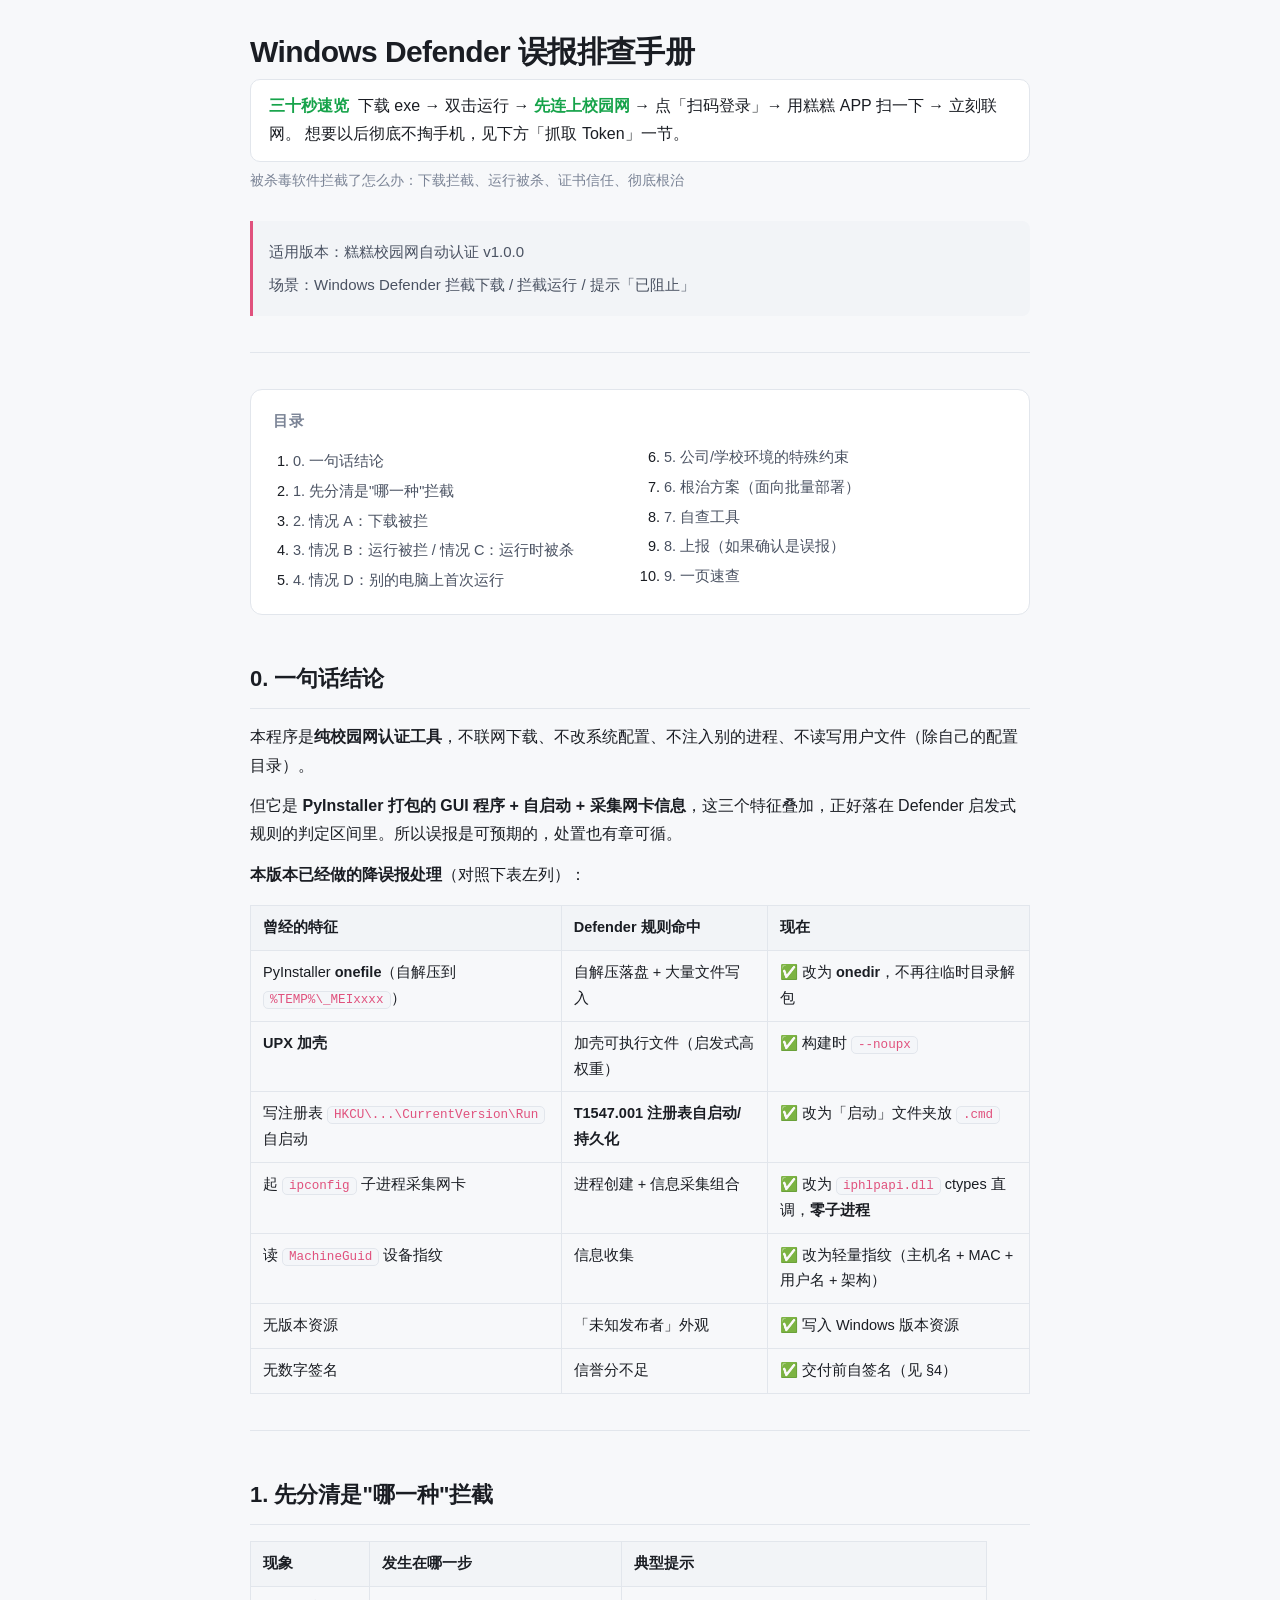
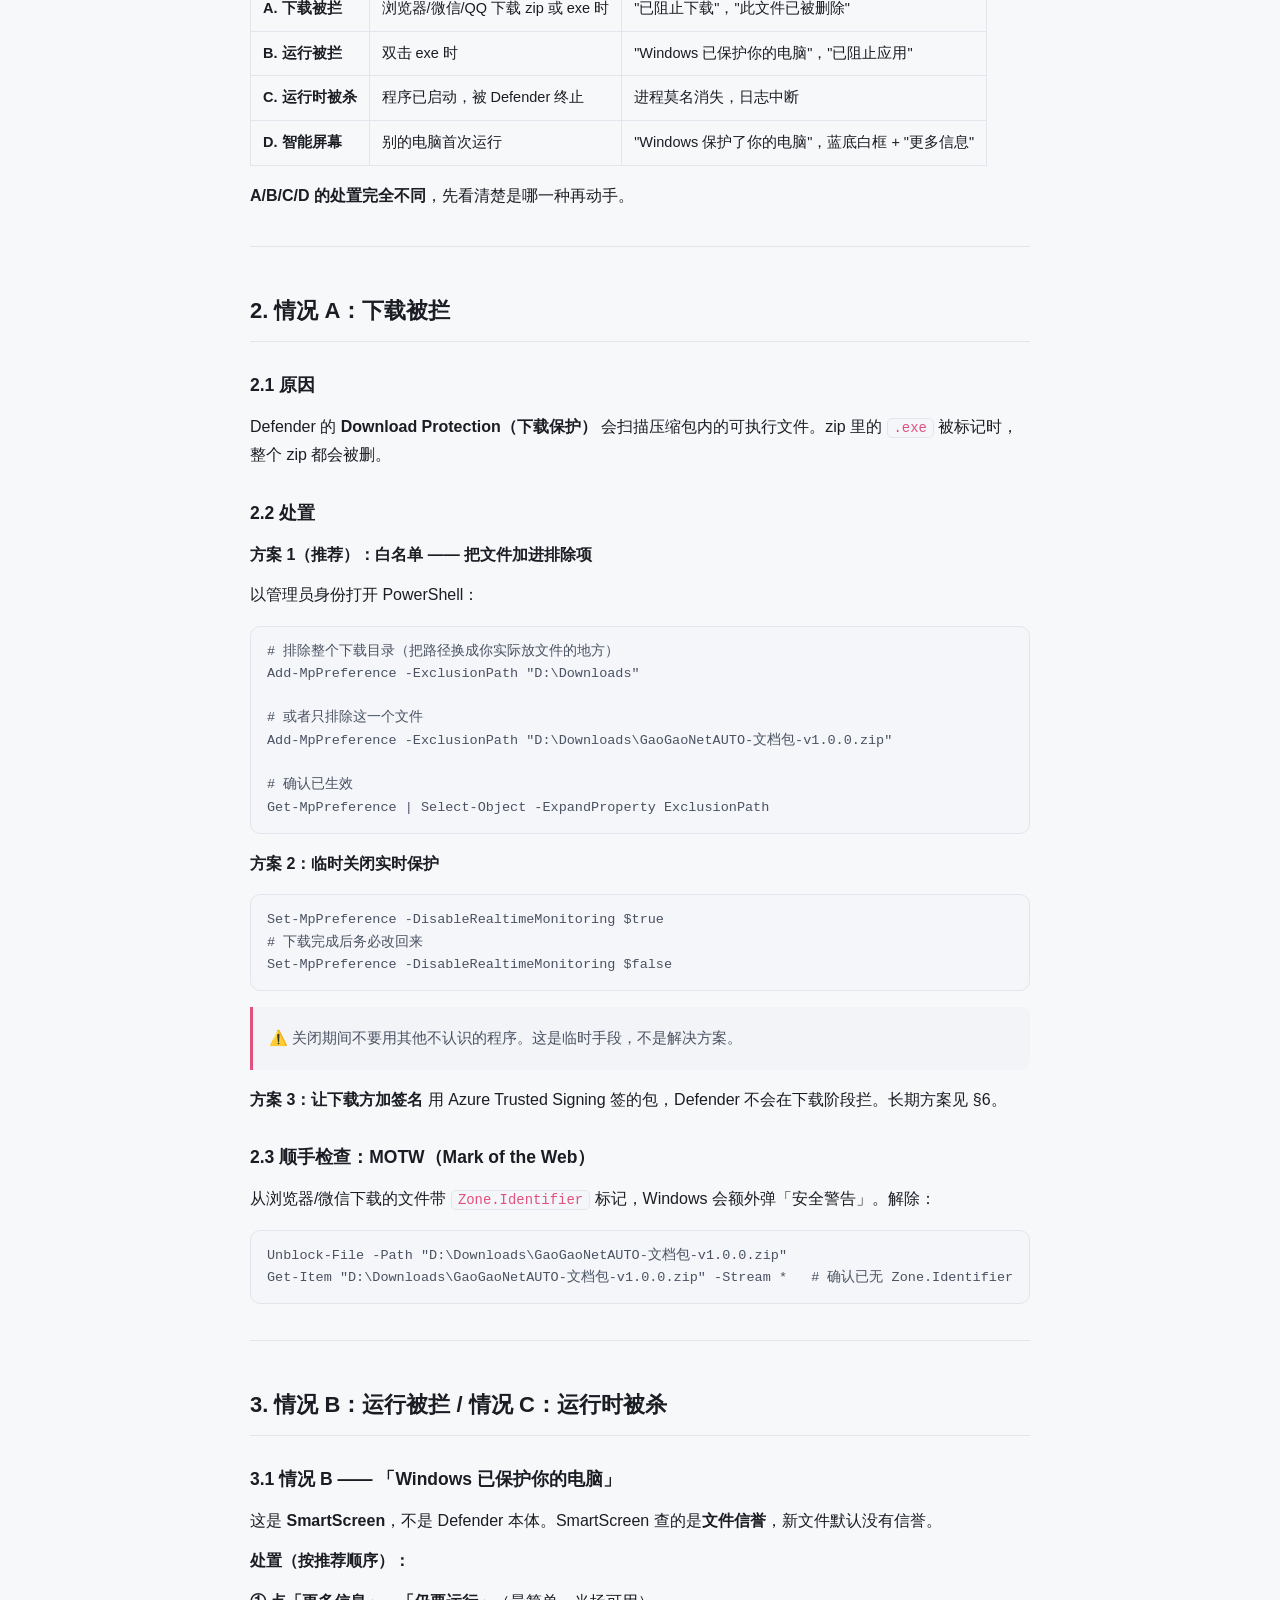
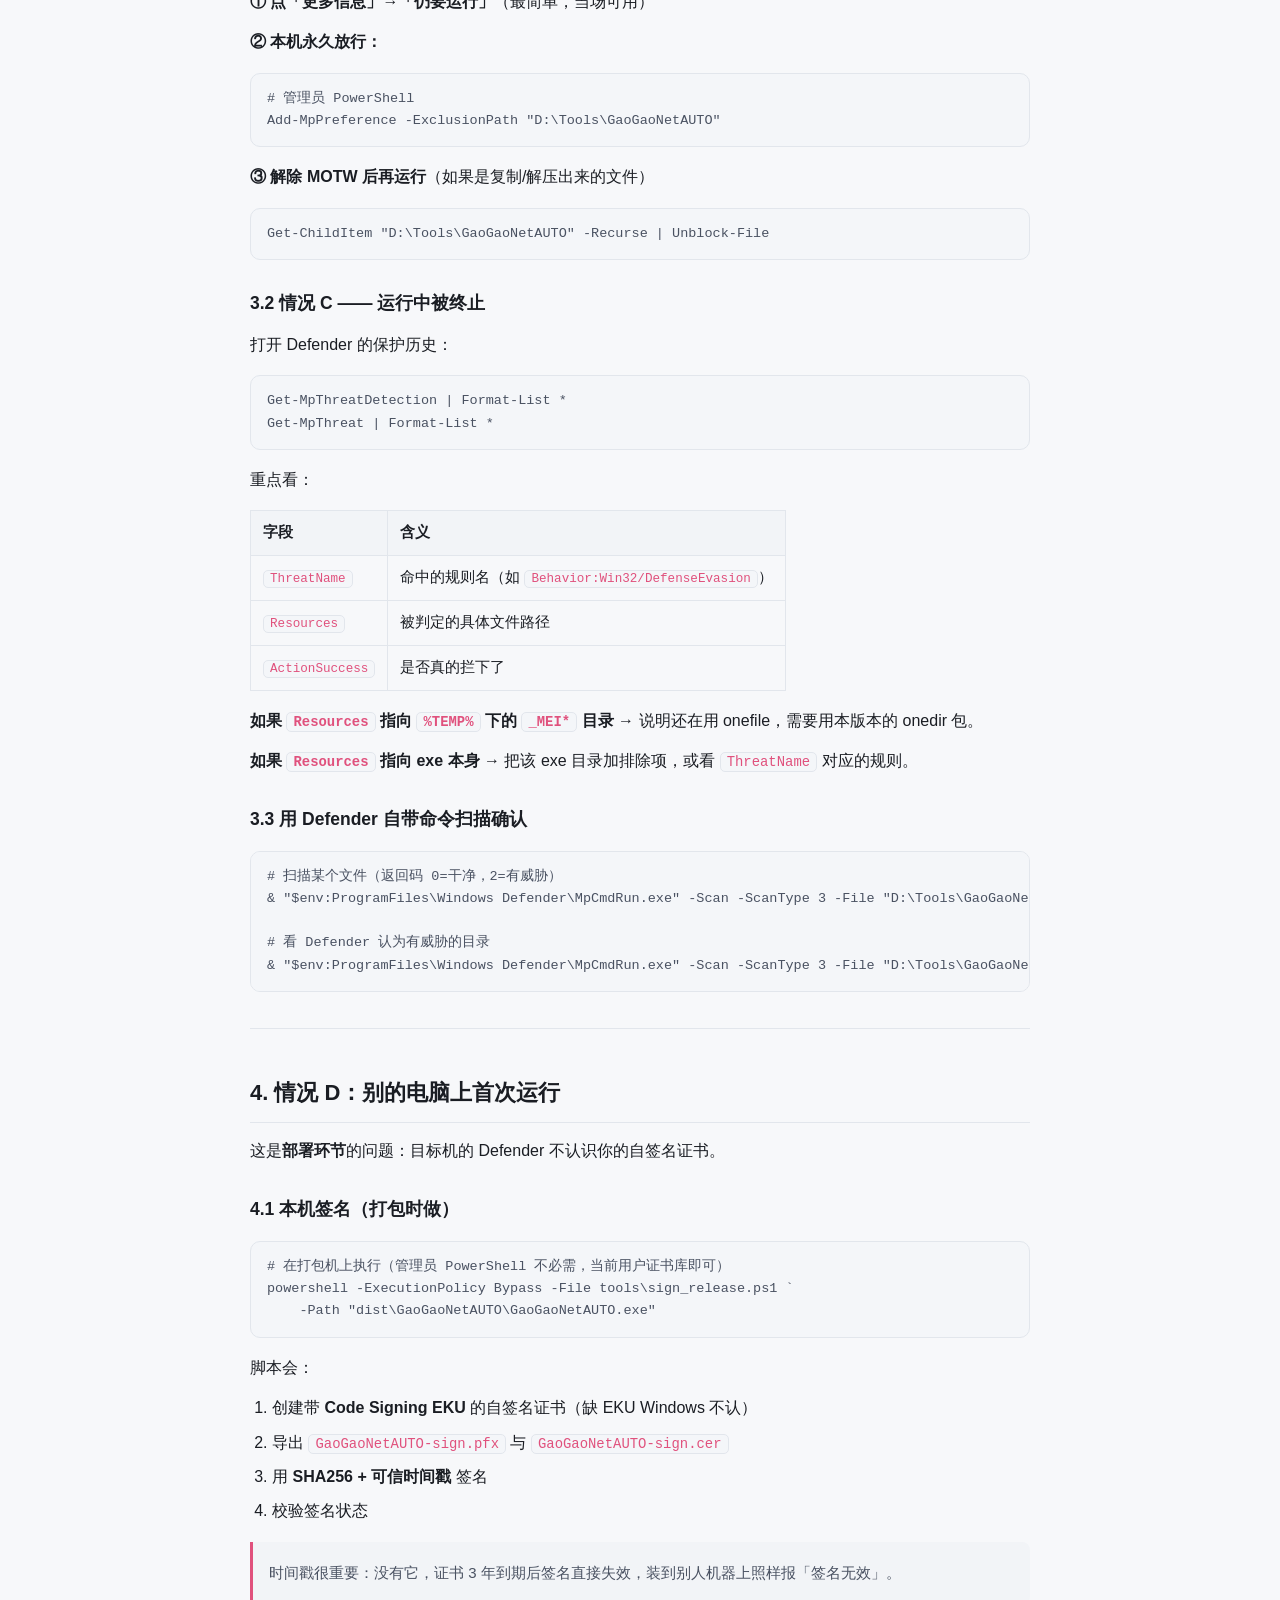
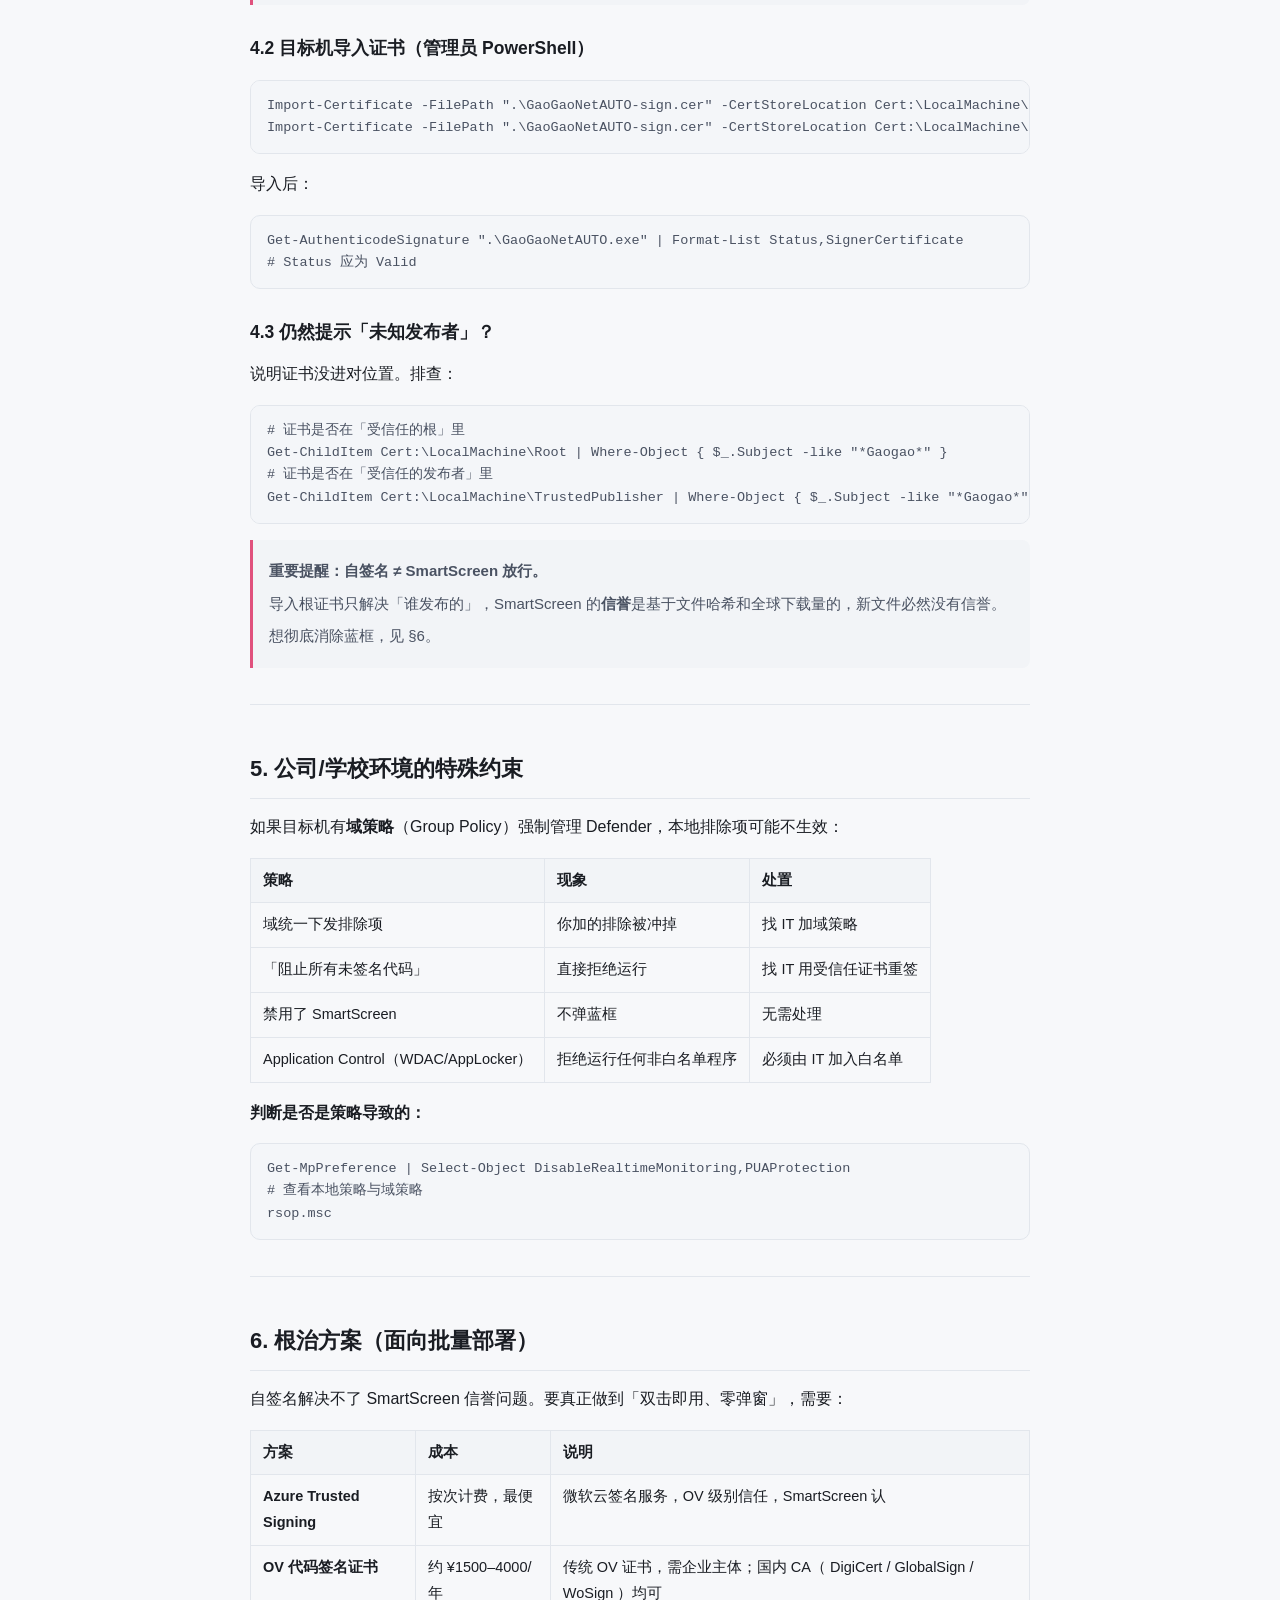
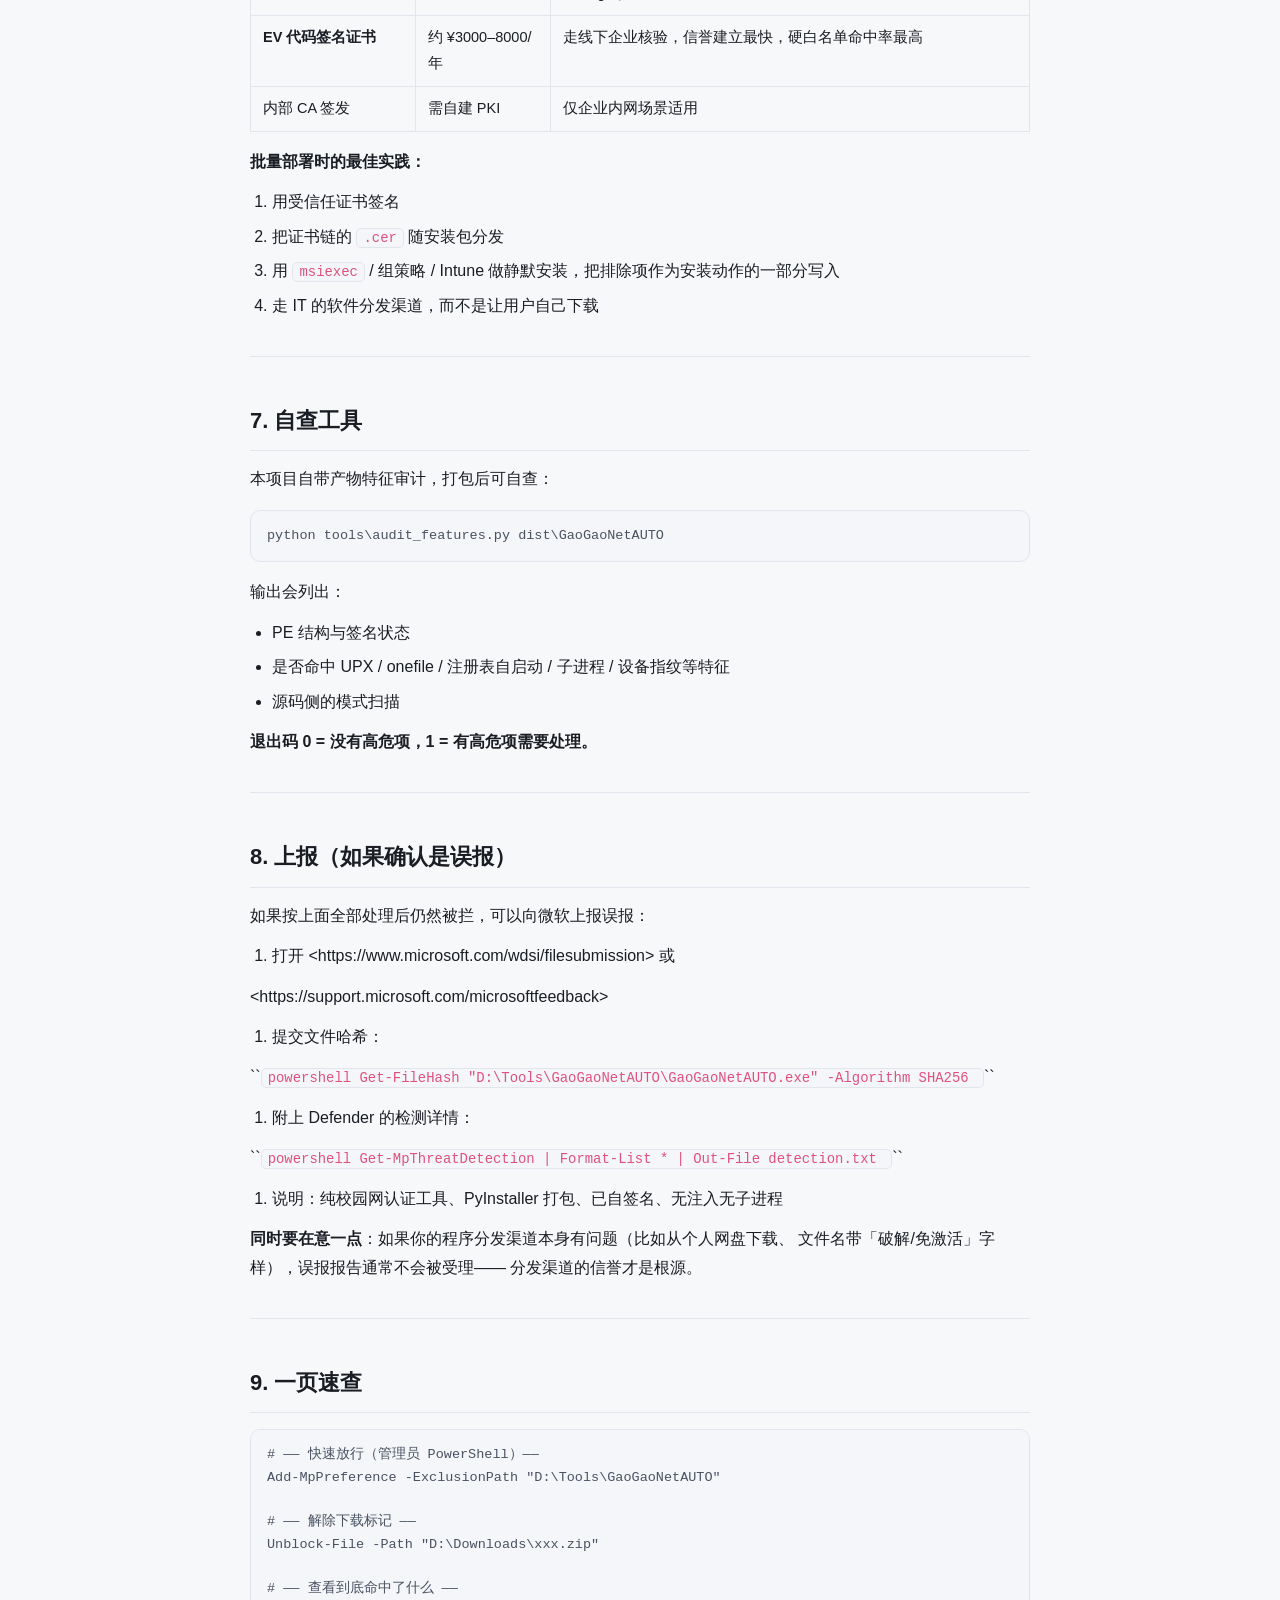
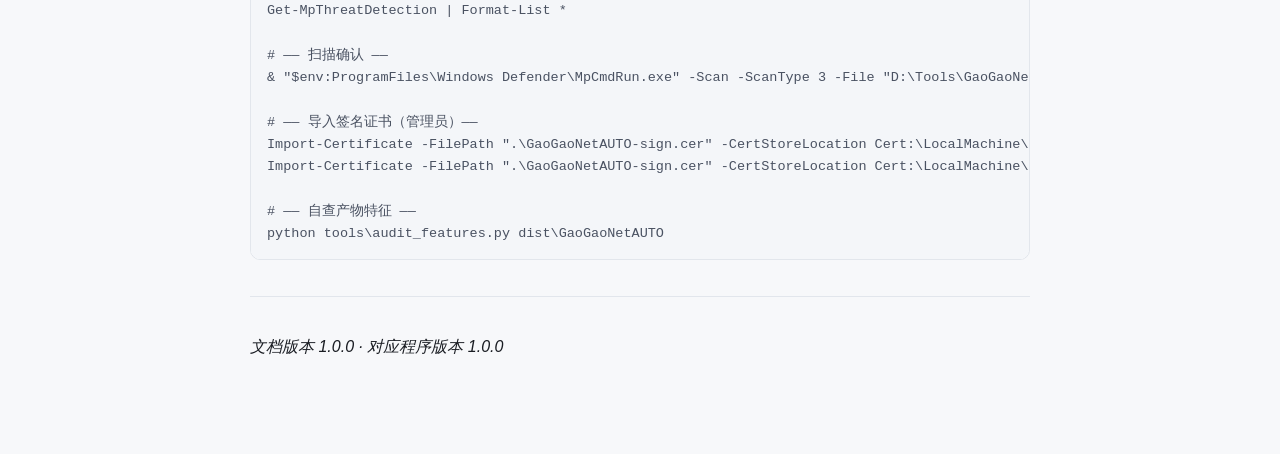
==== docs/Defender-误报排查.html @ 4c1584a8 "feat: exe 打包链路加固 + Defender 误报治理 + 文档交付 打包改造: - build_exe.py 重写: 默认 onedir、--onefile 开关、--noupx、   -" ====
<!DOCTYPE html>
<html lang="zh-CN">
<head>
<meta charset="UTF-8">
<meta name="viewport" content="width=device-width, initial-scale=1">
<title>糕糕校园网自动认证 · Defender 误报排查</title>
<style>
:root{
  --bg:#0f1115; --card:#171a21; --card2:#1e222b; --border:#272c37;
  --text:#e6e9ef; --text2:#a8b0c0; --text3:#7b8496;
  --accent:#fb7299; --accent2:#4ade80; --code:#0b0d11;
}
@media (prefers-color-scheme: light){
  :root{
    --bg:#f7f8fa; --card:#ffffff; --card2:#f2f4f7; --border:#e2e6ec;
    --text:#1a1d23; --text2:#4a5262; --text3:#7b8496;
    --accent:#e0517d; --accent2:#16a34a; --code:#f4f6f9;
  }
}
*{box-sizing:border-box}
html{-webkit-text-size-adjust:100%}
body{
  margin:0; background:var(--bg); color:var(--text);
  font-family:-apple-system,BlinkMacSystemFont,"Segoe UI","Microsoft YaHei UI",
    "PingFang SC","Hiragino Sans GB",sans-serif;
  font-size:16px; line-height:1.78;
}
.wrap{max-width:820px;margin:0 auto;padding:32px 20px 80px}
h1{
  font-size:30px;line-height:1.3;margin:0 0 8px;font-weight:700;
  letter-spacing:-.02em;
}
.sub{color:var(--text3);font-size:14px;margin:0 0 28px}
h2{
  font-size:22px;margin:44px 0 14px;font-weight:650;
  padding-bottom:10px;border-bottom:1px solid var(--border);
  scroll-margin-top:16px;
}
h3{font-size:17.5px;margin:28px 0 10px;font-weight:600;color:var(--text)}
p{margin:12px 0}
a{color:var(--accent);text-decoration:none}
a:hover{text-decoration:underline}
hr{border:0;border-top:1px solid var(--border);margin:36px 0}
blockquote{
  margin:16px 0;padding:12px 16px;background:var(--card2);
  border-left:3px solid var(--accent);border-radius:0 8px 8px 0;
  color:var(--text2);font-size:15px;
}
blockquote p{margin:6px 0}
ul,ol{padding-left:22px;margin:12px 0}
li{margin:6px 0}
code{
  background:var(--code);border:1px solid var(--border);border-radius:5px;
  padding:1px 6px;font-size:.87em;
  font-family:"Cascadia Mono",Consolas,"SF Mono",Menlo,monospace;
  color:var(--accent);
}
pre{
  background:var(--code);border:1px solid var(--border);border-radius:10px;
  padding:14px 16px;overflow-x:auto;margin:16px 0;
}
pre code{
  background:none;border:0;padding:0;color:var(--text2);font-size:13.5px;
  line-height:1.65;display:block;
}
table{
  width:100%;border-collapse:collapse;margin:16px 0;font-size:14.5px;
  display:block;overflow-x:auto;
}
th,td{
  border:1px solid var(--border);padding:9px 12px;text-align:left;
  vertical-align:top;
}
th{background:var(--card2);font-weight:600;white-space:nowrap}
tr:nth-child(even) td{background:rgba(255,255,255,.015)}
.toc{
  background:var(--card);border:1px solid var(--border);border-radius:12px;
  padding:18px 22px;margin:28px 0;
}
.toc h2{margin:0 0 10px;font-size:15px;border:0;padding:0;color:var(--text3);
  text-transform:uppercase;letter-spacing:.08em;font-weight:600}
.toc ol{margin:0;padding-left:20px;columns:2;column-gap:28px}
.toc li{margin:4px 0;font-size:14.5px;break-inside:avoid}
.toc a{color:var(--text2)}
.toc a:hover{color:var(--accent)}
.anchor{
  margin:0 0 6px;padding:12px 18px;background:var(--card);
  border:1px solid var(--border);border-radius:10px;
}
.anchor b{color:var(--accent2)}
@media (max-width:600px){
  .wrap{padding:22px 16px 60px}
  h1{font-size:24px} h2{font-size:19px} h3{font-size:16.5px}
  .toc ol{columns:1}
  body{font-size:15.5px}
}
</style>
</head>
<body>
<div class="wrap">
<h1>Windows Defender 误报排查手册</h1>
<p class="sub">被杀毒软件拦截了怎么办：下载拦截、运行被杀、证书信任、彻底根治</p>
<blockquote><p>适用版本：糕糕校园网自动认证 v1.0.0</p><p>场景：Windows  Defender 拦截下载 / 拦截运行 / 提示「已阻止」</p></blockquote>
<hr>
<div class="toc"><h2>目录</h2><ol><li><a href="#0-一句话结论">0. 一句话结论</a></li><li><a href="#1-先分清是-哪一种-拦截">1. 先分清是"哪一种"拦截</a></li><li><a href="#2-情况-a-下载被拦">2. 情况 A：下载被拦</a></li><li><a href="#3-情况-b-运行被拦-情况-c-运行时被杀">3. 情况 B：运行被拦 / 情况 C：运行时被杀</a></li><li><a href="#4-情况-d-别的电脑上首次运行">4. 情况 D：别的电脑上首次运行</a></li><li><a href="#5-公司-学校环境的特殊约束">5. 公司/学校环境的特殊约束</a></li><li><a href="#6-根治方案-面向批量部署">6. 根治方案（面向批量部署）</a></li><li><a href="#7-自查工具">7. 自查工具</a></li><li><a href="#8-上报-如果确认是误报">8. 上报（如果确认是误报）</a></li><li><a href="#9-一页速查">9. 一页速查</a></li></ol></div><h2 id="0-一句话结论">0. 一句话结论</h2>
<p>本程序是<strong>纯校园网认证工具</strong>，不联网下载、不改系统配置、不注入别的进程、不读写用户文件（除自己的配置目录）。</p>
<p>但它是 <strong>PyInstaller 打包的 GUI 程序 + 自启动 + 采集网卡信息</strong>，这三个特征叠加，正好落在 Defender 启发式规则的判定区间里。所以误报是可预期的，处置也有章可循。</p>
<p><strong>本版本已经做的降误报处理</strong>（对照下表左列）：</p>
<table><thead><tr>
<th>曾经的特征</th>
<th>Defender 规则命中</th>
<th>现在</th>
</tr></thead><tbody>
<tr>
<td>PyInstaller <strong>onefile</strong>（自解压到 <code>%TEMP%\_MEIxxxx</code>）</td>
<td>自解压落盘 + 大量文件写入</td>
<td>✅ 改为 <strong>onedir</strong>，不再往临时目录解包</td>
</tr>
<tr>
<td><strong>UPX 加壳</strong></td>
<td>加壳可执行文件（启发式高权重）</td>
<td>✅ 构建时 <code>--noupx</code></td>
</tr>
<tr>
<td>写注册表 <code>HKCU\...\CurrentVersion\Run</code> 自启动</td>
<td><strong>T1547.001 注册表自启动/持久化</strong></td>
<td>✅ 改为「启动」文件夹放 <code>.cmd</code></td>
</tr>
<tr>
<td>起 <code>ipconfig</code> 子进程采集网卡</td>
<td>进程创建 + 信息采集组合</td>
<td>✅ 改为 <code>iphlpapi.dll</code> ctypes 直调，<strong>零子进程</strong></td>
</tr>
<tr>
<td>读 <code>MachineGuid</code> 设备指纹</td>
<td>信息收集</td>
<td>✅ 改为轻量指纹（主机名 + MAC + 用户名 + 架构）</td>
</tr>
<tr>
<td>无版本资源</td>
<td>「未知发布者」外观</td>
<td>✅ 写入 Windows 版本资源</td>
</tr>
<tr>
<td>无数字签名</td>
<td>信誉分不足</td>
<td>✅ 交付前自签名（见 §4）</td>
</tr>
</tbody></table>
<hr>
<h2 id="1-先分清是-哪一种-拦截">1. 先分清是&quot;哪一种&quot;拦截</h2>
<table><thead><tr>
<th>现象</th>
<th>发生在哪一步</th>
<th>典型提示</th>
</tr></thead><tbody>
<tr>
<td><strong>A. 下载被拦</strong></td>
<td>浏览器/微信/QQ 下载 zip 或 exe 时</td>
<td>&quot;已阻止下载&quot;，&quot;此文件已被删除&quot;</td>
</tr>
<tr>
<td><strong>B. 运行被拦</strong></td>
<td>双击 exe 时</td>
<td>&quot;Windows 已保护你的电脑&quot;，&quot;已阻止应用&quot;</td>
</tr>
<tr>
<td><strong>C. 运行时被杀</strong></td>
<td>程序已启动，被 Defender 终止</td>
<td>进程莫名消失，日志中断</td>
</tr>
<tr>
<td><strong>D. 智能屏幕</strong></td>
<td>别的电脑首次运行</td>
<td>&quot;Windows 保护了你的电脑&quot;，蓝底白框 + &quot;更多信息&quot;</td>
</tr>
</tbody></table>
<p><strong>A/B/C/D 的处置完全不同</strong>，先看清楚是哪一种再动手。</p>
<hr>
<h2 id="2-情况-a-下载被拦">2. 情况 A：下载被拦</h2>
<h3>2.1 原因</h3>
<p>Defender 的 <strong>Download Protection（下载保护）</strong> 会扫描压缩包内的可执行文件。zip 里的 <code>.exe</code> 被标记时，整个 zip 都会被删。</p>
<h3>2.2 处置</h3>
<p><strong>方案 1（推荐）：白名单 —— 把文件加进排除项</strong></p>
<p>以管理员身份打开 PowerShell：</p>
<pre><code># 排除整个下载目录（把路径换成你实际放文件的地方）
Add-MpPreference -ExclusionPath &quot;D:\Downloads&quot;

# 或者只排除这一个文件
Add-MpPreference -ExclusionPath &quot;D:\Downloads\GaoGaoNetAUTO-文档包-v1.0.0.zip&quot;

# 确认已生效
Get-MpPreference | Select-Object -ExpandProperty ExclusionPath</code></pre>
<p><strong>方案 2：临时关闭实时保护</strong></p>
<pre><code>Set-MpPreference -DisableRealtimeMonitoring $true
# 下载完成后务必改回来
Set-MpPreference -DisableRealtimeMonitoring $false</code></pre>
<blockquote><p>⚠️ 关闭期间不要用其他不认识的程序。这是临时手段，不是解决方案。</p></blockquote>
<p><strong>方案 3：让下载方加签名</strong> 用 Azure Trusted Signing 签的包，Defender 不会在下载阶段拦。长期方案见 §6。</p>
<h3>2.3 顺手检查：MOTW（Mark of the Web）</h3>
<p>从浏览器/微信下载的文件带 <code>Zone.Identifier</code> 标记，Windows 会额外弹「安全警告」。解除：</p>
<pre><code>Unblock-File -Path &quot;D:\Downloads\GaoGaoNetAUTO-文档包-v1.0.0.zip&quot;
Get-Item &quot;D:\Downloads\GaoGaoNetAUTO-文档包-v1.0.0.zip&quot; -Stream *   # 确认已无 Zone.Identifier</code></pre>
<hr>
<h2 id="3-情况-b-运行被拦-情况-c-运行时被杀">3. 情况 B：运行被拦 / 情况 C：运行时被杀</h2>
<h3>3.1 情况 B —— 「Windows 已保护你的电脑」</h3>
<p>这是 <strong>SmartScreen</strong>，不是 Defender 本体。SmartScreen 查的是<strong>文件信誉</strong>，新文件默认没有信誉。</p>
<p><strong>处置（按推荐顺序）：</strong></p>
<p><strong>① 点「更多信息」→「仍要运行」</strong>（最简单，当场可用）</p>
<p><strong>② 本机永久放行：</strong></p>
<pre><code># 管理员 PowerShell
Add-MpPreference -ExclusionPath &quot;D:\Tools\GaoGaoNetAUTO&quot;</code></pre>
<p><strong>③ 解除 MOTW 后再运行</strong>（如果是复制/解压出来的文件）</p>
<pre><code>Get-ChildItem &quot;D:\Tools\GaoGaoNetAUTO&quot; -Recurse | Unblock-File</code></pre>
<h3>3.2 情况 C —— 运行中被终止</h3>
<p>打开 Defender 的保护历史：</p>
<pre><code>Get-MpThreatDetection | Format-List *
Get-MpThreat | Format-List *</code></pre>
<p>重点看：</p>
<table><thead><tr>
<th>字段</th>
<th>含义</th>
</tr></thead><tbody>
<tr>
<td><code>ThreatName</code></td>
<td>命中的规则名（如 <code>Behavior:Win32/DefenseEvasion</code>）</td>
</tr>
<tr>
<td><code>Resources</code></td>
<td>被判定的具体文件路径</td>
</tr>
<tr>
<td><code>ActionSuccess</code></td>
<td>是否真的拦下了</td>
</tr>
</tbody></table>
<p><strong>如果 <code>Resources</code> 指向 <code>%TEMP%</code> 下的 <code>_MEI*</code> 目录</strong> → 说明还在用 onefile，需要用本版本的 onedir 包。</p>
<p><strong>如果 <code>Resources</code> 指向 exe 本身</strong> → 把该 exe 目录加排除项，或看 <code>ThreatName</code> 对应的规则。</p>
<h3>3.3 用 Defender 自带命令扫描确认</h3>
<pre><code># 扫描某个文件（返回码 0=干净，2=有威胁）
&amp; &quot;$env:ProgramFiles\Windows Defender\MpCmdRun.exe&quot; -Scan -ScanType 3 -File &quot;D:\Tools\GaoGaoNetAUTO\GaoGaoNetAUTO.exe&quot;

# 看 Defender 认为有威胁的目录
&amp; &quot;$env:ProgramFiles\Windows Defender\MpCmdRun.exe&quot; -Scan -ScanType 3 -File &quot;D:\Tools\GaoGaoNetAUTO&quot;</code></pre>
<hr>
<h2 id="4-情况-d-别的电脑上首次运行">4. 情况 D：别的电脑上首次运行</h2>
<p>这是<strong>部署环节</strong>的问题：目标机的 Defender 不认识你的自签名证书。</p>
<h3>4.1 本机签名（打包时做）</h3>
<pre><code># 在打包机上执行（管理员 PowerShell 不必需，当前用户证书库即可）
powershell -ExecutionPolicy Bypass -File tools\sign_release.ps1 `
    -Path &quot;dist\GaoGaoNetAUTO\GaoGaoNetAUTO.exe&quot;</code></pre>
<p>脚本会：</p>
<ol><li>创建带 <strong>Code Signing EKU</strong> 的自签名证书（缺 EKU Windows 不认）</li><li>导出 <code>GaoGaoNetAUTO-sign.pfx</code> 与 <code>GaoGaoNetAUTO-sign.cer</code></li><li>用 <strong>SHA256 + 可信时间戳</strong> 签名</li><li>校验签名状态</li></ol>
<blockquote><p>时间戳很重要：没有它，证书 3 年到期后签名直接失效，装到别人机器上照样报「签名无效」。</p></blockquote>
<h3>4.2 目标机导入证书（管理员 PowerShell）</h3>
<pre><code>Import-Certificate -FilePath &quot;.\GaoGaoNetAUTO-sign.cer&quot; -CertStoreLocation Cert:\LocalMachine\Root
Import-Certificate -FilePath &quot;.\GaoGaoNetAUTO-sign.cer&quot; -CertStoreLocation Cert:\LocalMachine\TrustedPublisher</code></pre>
<p>导入后：</p>
<pre><code>Get-AuthenticodeSignature &quot;.\GaoGaoNetAUTO.exe&quot; | Format-List Status,SignerCertificate
# Status 应为 Valid</code></pre>
<h3>4.3 仍然提示「未知发布者」？</h3>
<p>说明证书没进对位置。排查：</p>
<pre><code># 证书是否在「受信任的根」里
Get-ChildItem Cert:\LocalMachine\Root | Where-Object { $_.Subject -like &quot;*Gaogao*&quot; }
# 证书是否在「受信任的发布者」里
Get-ChildItem Cert:\LocalMachine\TrustedPublisher | Where-Object { $_.Subject -like &quot;*Gaogao*&quot; }</code></pre>
<blockquote><p><strong>重要提醒：自签名 ≠ SmartScreen 放行。</strong></p><p>导入根证书只解决「谁发布的」，SmartScreen 的<strong>信誉</strong>是基于文件哈希和全球下载量的，新文件必然没有信誉。</p><p>想彻底消除蓝框，见 §6。</p></blockquote>
<hr>
<h2 id="5-公司-学校环境的特殊约束">5. 公司/学校环境的特殊约束</h2>
<p>如果目标机有<strong>域策略</strong>（Group Policy）强制管理 Defender，本地排除项可能不生效：</p>
<table><thead><tr>
<th>策略</th>
<th>现象</th>
<th>处置</th>
</tr></thead><tbody>
<tr>
<td>域统一下发排除项</td>
<td>你加的排除被冲掉</td>
<td>找 IT 加域策略</td>
</tr>
<tr>
<td>「阻止所有未签名代码」</td>
<td>直接拒绝运行</td>
<td>找 IT 用受信任证书重签</td>
</tr>
<tr>
<td>禁用了 SmartScreen</td>
<td>不弹蓝框</td>
<td>无需处理</td>
</tr>
<tr>
<td>Application Control（WDAC/AppLocker）</td>
<td>拒绝运行任何非白名单程序</td>
<td>必须由 IT 加入白名单</td>
</tr>
</tbody></table>
<p><strong>判断是否是策略导致的：</strong></p>
<pre><code>Get-MpPreference | Select-Object DisableRealtimeMonitoring,PUAProtection
# 查看本地策略与域策略
rsop.msc</code></pre>
<hr>
<h2 id="6-根治方案-面向批量部署">6. 根治方案（面向批量部署）</h2>
<p>自签名解决不了 SmartScreen 信誉问题。要真正做到「双击即用、零弹窗」，需要：</p>
<table><thead><tr>
<th>方案</th>
<th>成本</th>
<th>说明</th>
</tr></thead><tbody>
<tr>
<td><strong>Azure Trusted Signing</strong></td>
<td>按次计费，最便宜</td>
<td>微软云签名服务，OV 级别信任，SmartScreen 认</td>
</tr>
<tr>
<td><strong>OV 代码签名证书</strong></td>
<td>约 ¥1500–4000/年</td>
<td>传统 OV 证书，需企业主体；国内 CA（ DigiCert / GlobalSign / WoSign ）均可</td>
</tr>
<tr>
<td><strong>EV 代码签名证书</strong></td>
<td>约 ¥3000–8000/年</td>
<td>走线下企业核验，信誉建立最快，硬白名单命中率最高</td>
</tr>
<tr>
<td>内部 CA 签发</td>
<td>需自建 PKI</td>
<td>仅企业内网场景适用</td>
</tr>
</tbody></table>
<p><strong>批量部署时的最佳实践：</strong></p>
<ol><li>用受信任证书签名</li><li>把证书链的 <code>.cer</code> 随安装包分发</li><li>用 <code>msiexec</code> / 组策略 / Intune 做静默安装，把排除项作为安装动作的一部分写入</li><li>走 IT 的软件分发渠道，而不是让用户自己下载</li></ol>
<hr>
<h2 id="7-自查工具">7. 自查工具</h2>
<p>本项目自带产物特征审计，打包后可自查：</p>
<pre><code>python tools\audit_features.py dist\GaoGaoNetAUTO</code></pre>
<p>输出会列出：</p>
<ul><li>PE 结构与签名状态</li><li>是否命中 UPX / onefile / 注册表自启动 / 子进程 / 设备指纹等特征</li><li>源码侧的模式扫描</li></ul>
<p><strong>退出码 0 = 没有高危项，1 = 有高危项需要处理。</strong></p>
<hr>
<h2 id="8-上报-如果确认是误报">8. 上报（如果确认是误报）</h2>
<p>如果按上面全部处理后仍然被拦，可以向微软上报误报：</p>
<ol><li>打开 &lt;https://www.microsoft.com/wdsi/filesubmission&gt; 或</li></ol>
<p>&lt;https://support.microsoft.com/microsoftfeedback&gt;</p>
<ol><li>提交文件哈希：</li></ol>
<p>``<code>powershell Get-FileHash &quot;D:\Tools\GaoGaoNetAUTO\GaoGaoNetAUTO.exe&quot; -Algorithm SHA256 </code>``</p>
<ol><li>附上 Defender 的检测详情：</li></ol>
<p>``<code>powershell Get-MpThreatDetection | Format-List * | Out-File detection.txt </code>``</p>
<ol><li>说明：纯校园网认证工具、PyInstaller 打包、已自签名、无注入无子进程</li></ol>
<p><strong>同时要在意一点</strong>：如果你的程序分发渠道本身有问题（比如从个人网盘下载、 文件名带「破解/免激活」字样），误报报告通常不会被受理—— 分发渠道的信誉才是根源。</p>
<hr>
<h2 id="9-一页速查">9. 一页速查</h2>
<pre><code># —— 快速放行（管理员 PowerShell）——
Add-MpPreference -ExclusionPath &quot;D:\Tools\GaoGaoNetAUTO&quot;

# —— 解除下载标记 ——
Unblock-File -Path &quot;D:\Downloads\xxx.zip&quot;

# —— 查看到底命中了什么 ——
Get-MpThreatDetection | Format-List *

# —— 扫描确认 ——
&amp; &quot;$env:ProgramFiles\Windows Defender\MpCmdRun.exe&quot; -Scan -ScanType 3 -File &quot;D:\Tools\GaoGaoNetAUTO&quot;

# —— 导入签名证书（管理员）——
Import-Certificate -FilePath &quot;.\GaoGaoNetAUTO-sign.cer&quot; -CertStoreLocation Cert:\LocalMachine\Root
Import-Certificate -FilePath &quot;.\GaoGaoNetAUTO-sign.cer&quot; -CertStoreLocation Cert:\LocalMachine\TrustedPublisher

# —— 自查产物特征 ——
python tools\audit_features.py dist\GaoGaoNetAUTO</code></pre>
<hr>
<p><em>文档版本 1.0.0 · 对应程序版本 1.0.0</em></p>
</div>
<script>
(function(){
  var h=document.querySelector('h1');
  if(!h) return;
  var b=document.createElement('div');
  b.className='anchor';
  b.innerHTML='<b>三十秒速览</b> &nbsp;下载 exe → 双击运行 → <b>先连上校园网</b> → 点「扫码登录」→ 用糕糕 APP 扫一下 → 立刻联网。'+
    ' 想要以后彻底不掏手机，见下方「抓取 Token」一节。';
  h.parentNode.insertBefore(b,h.nextSibling);
  var t=document.querySelector('.toc');
  if(t){ t.scrollIntoView({behavior:'smooth'}); }
})();
</script>
</body>
</html>
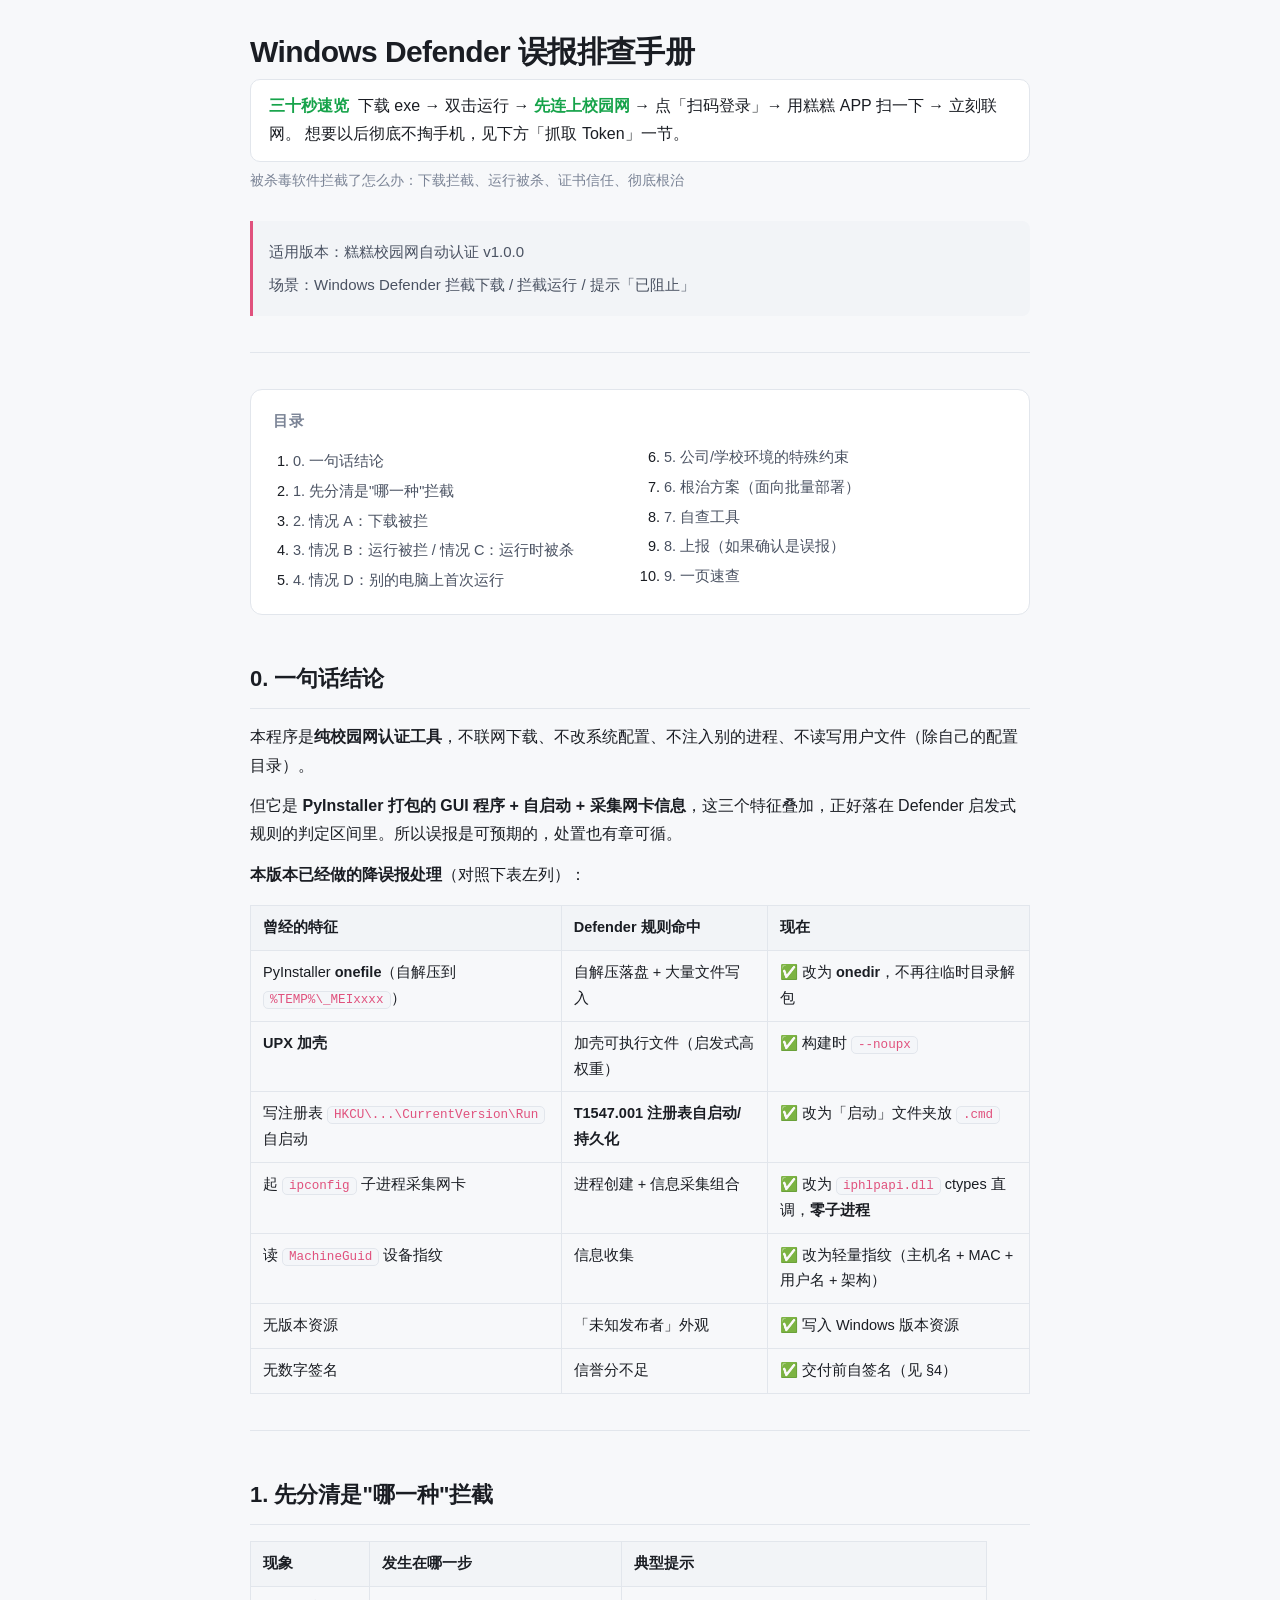
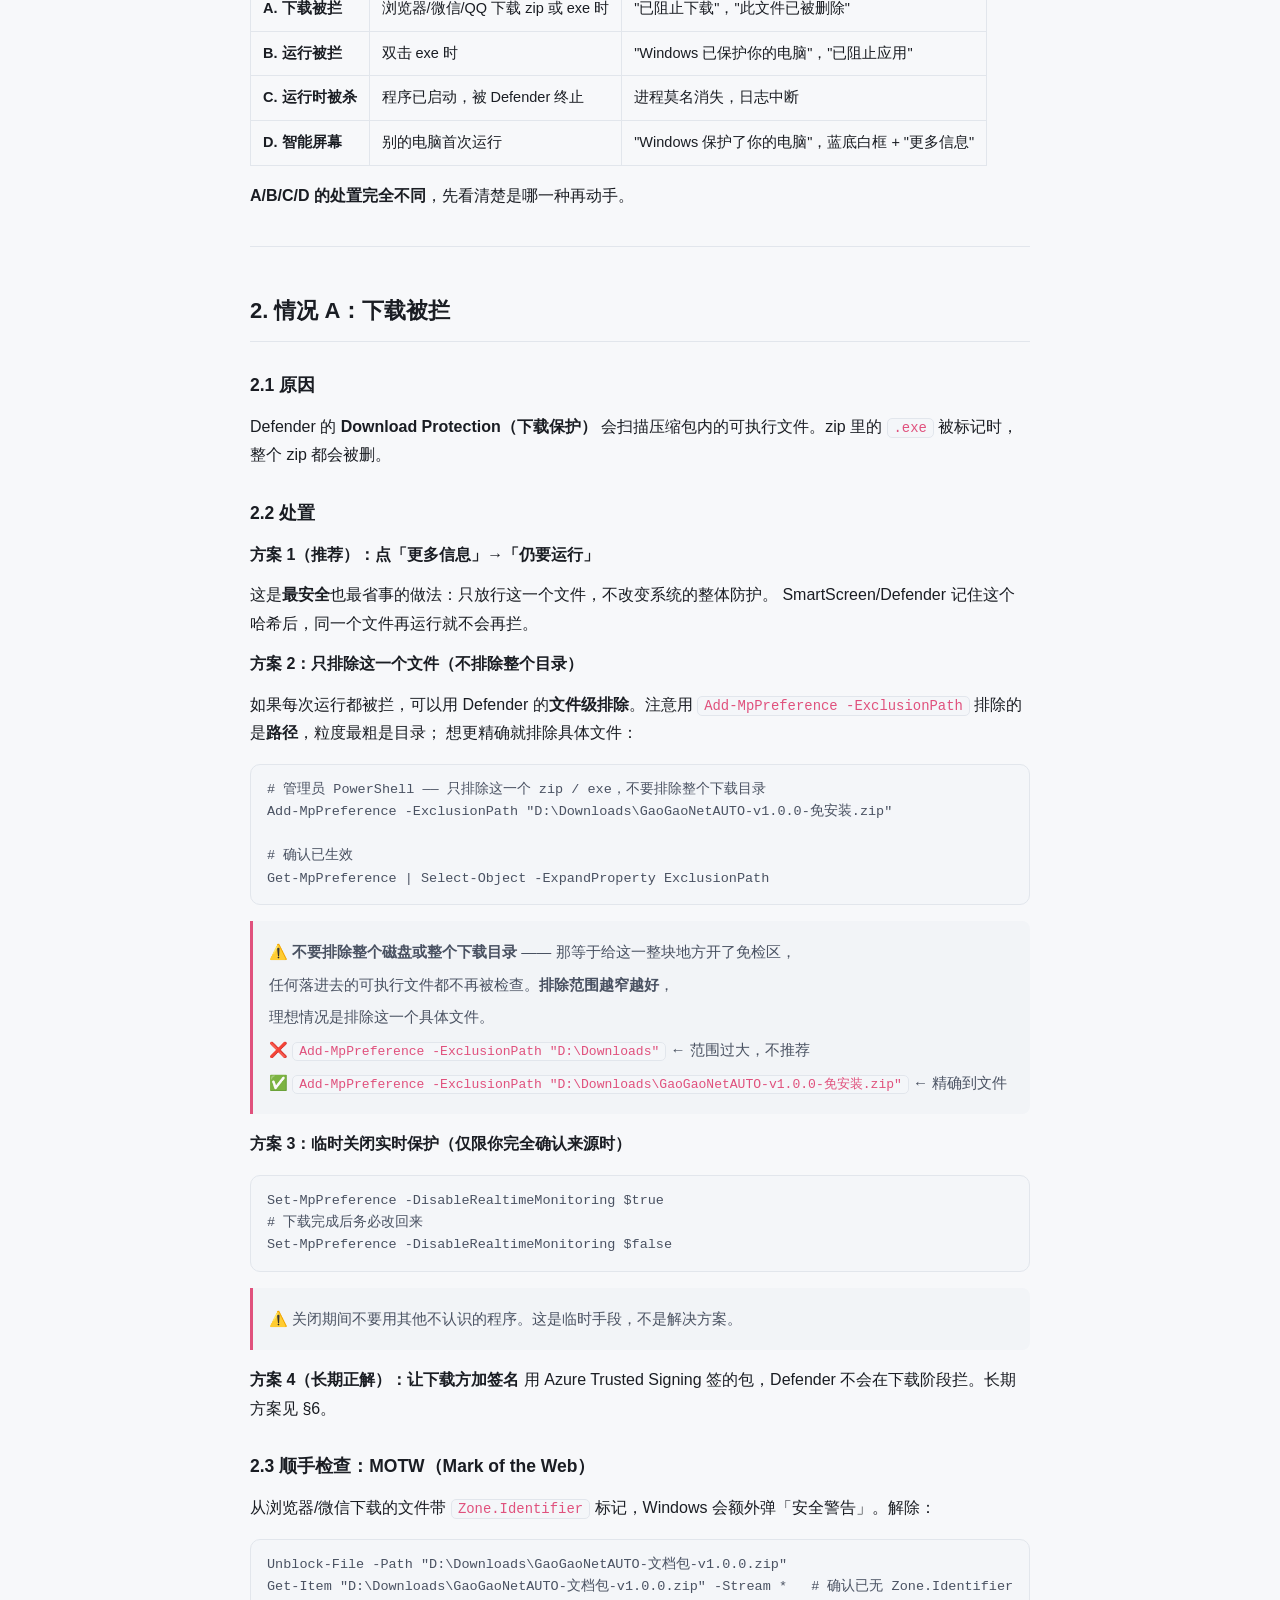
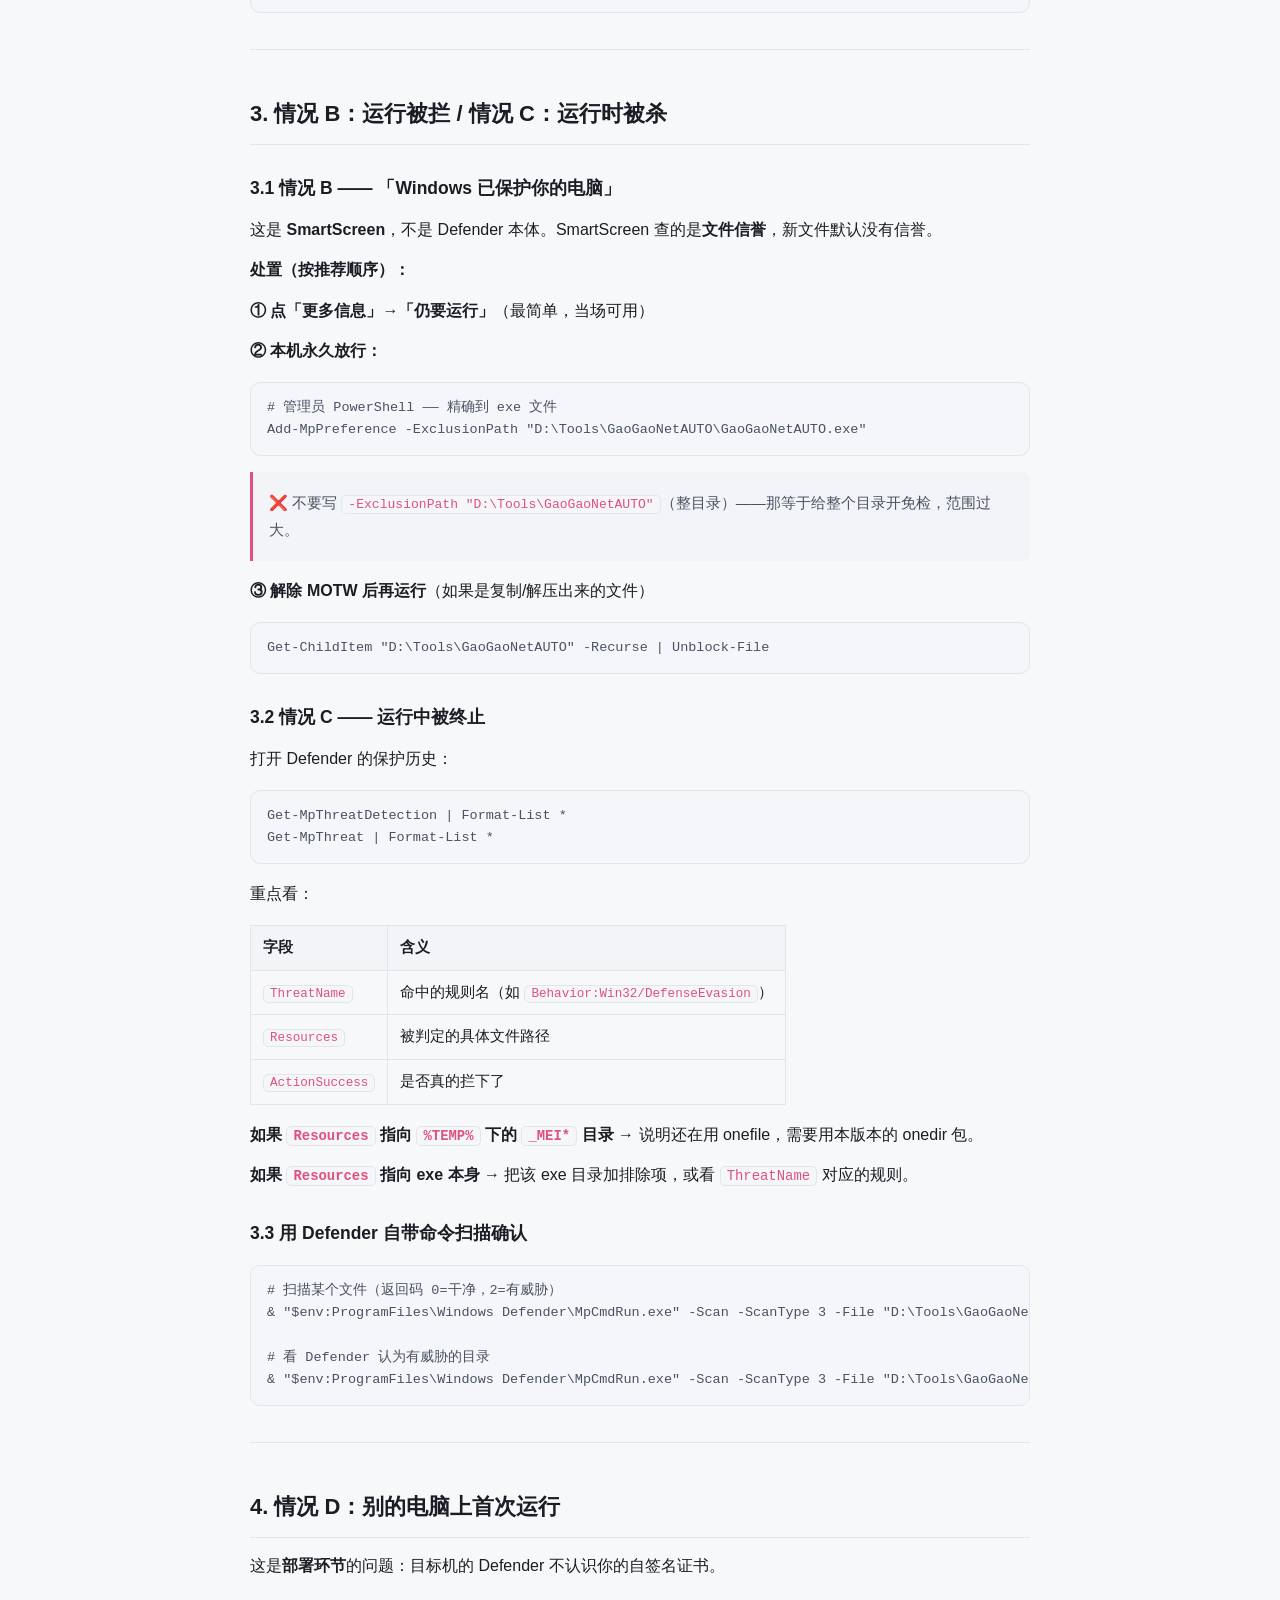
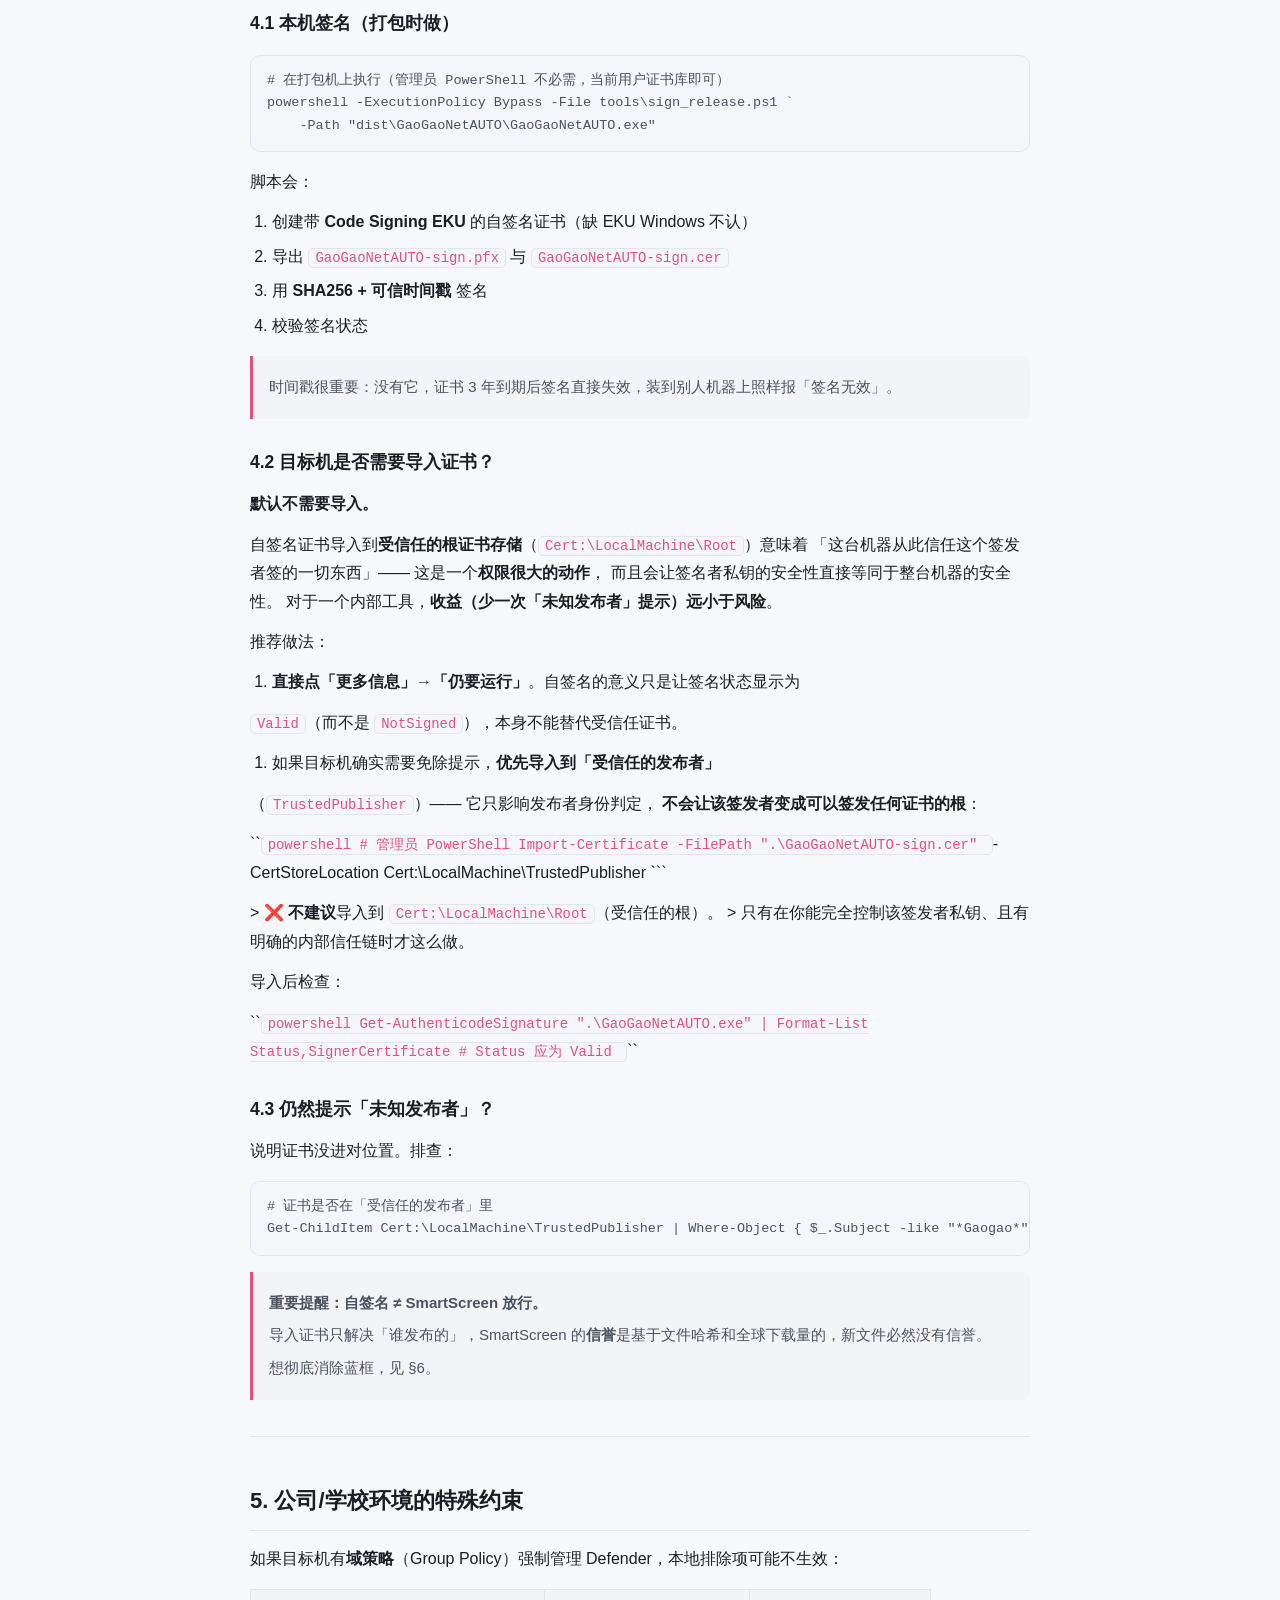
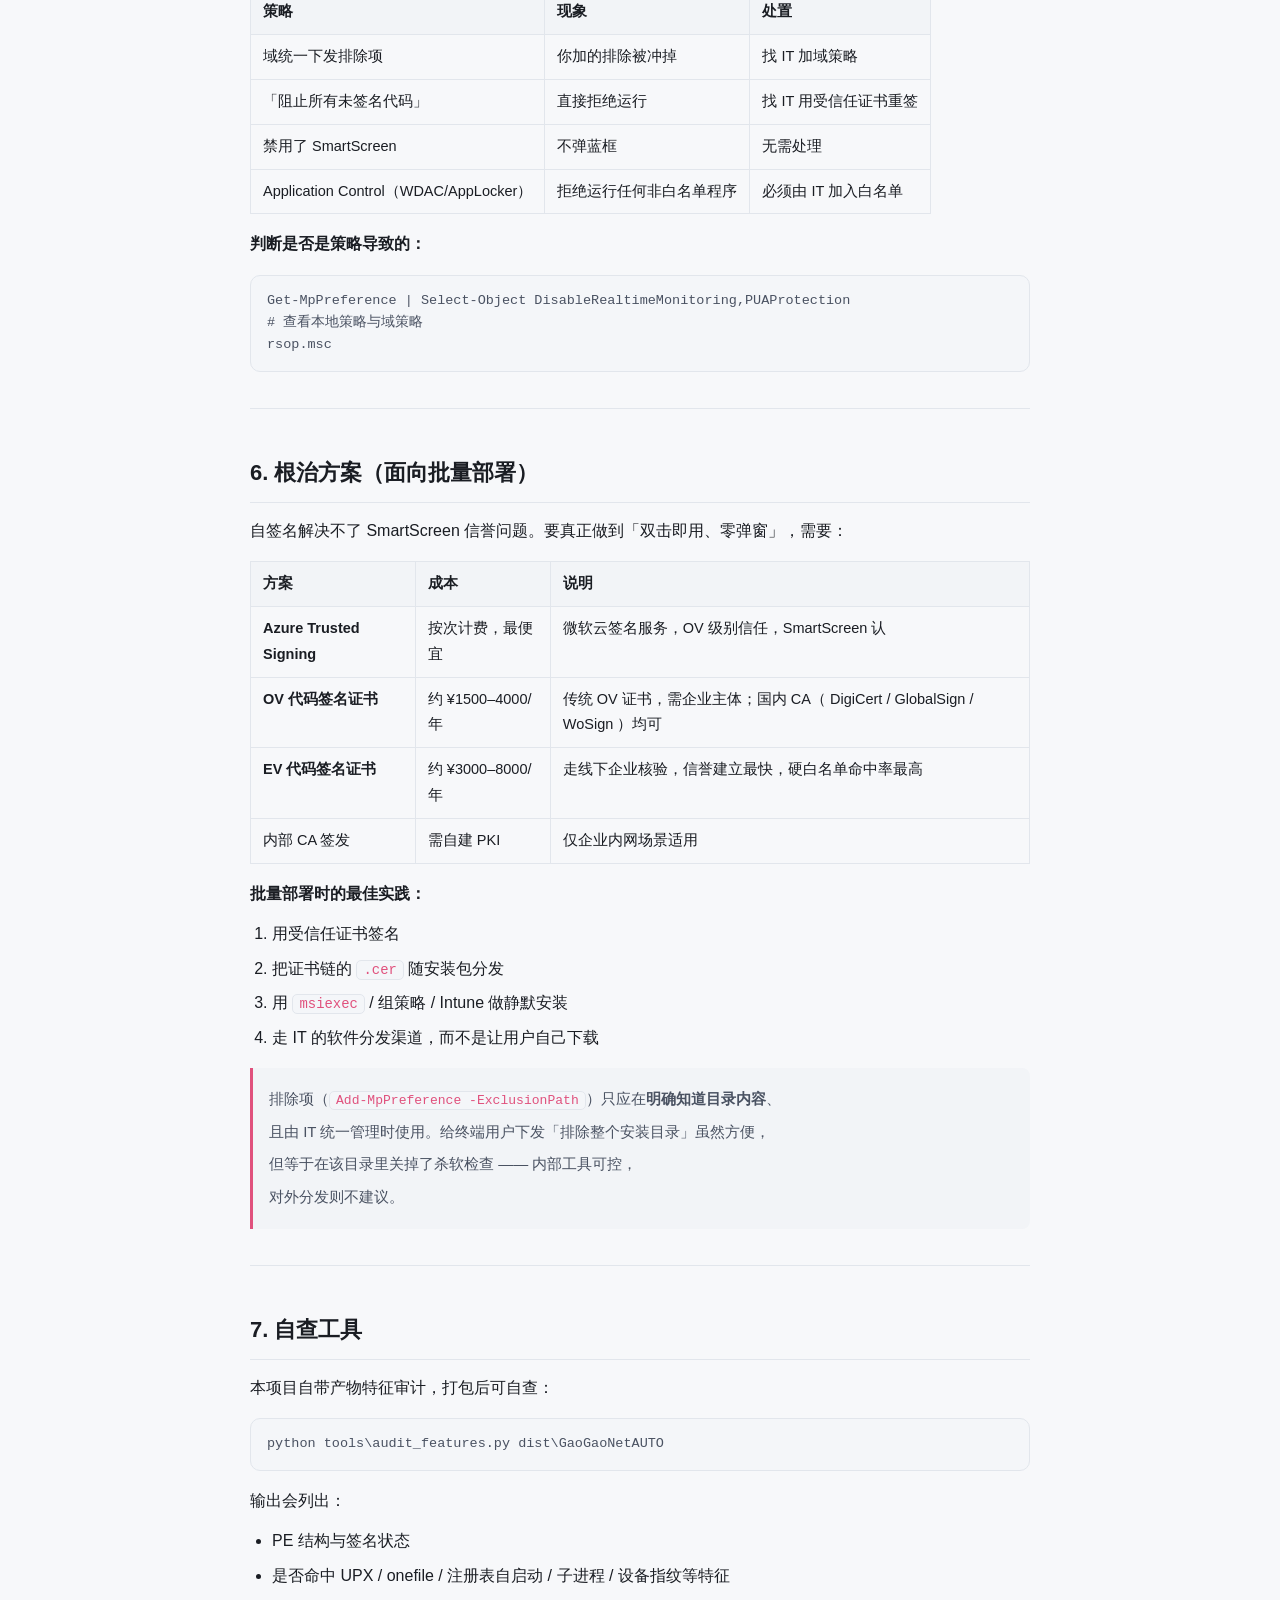
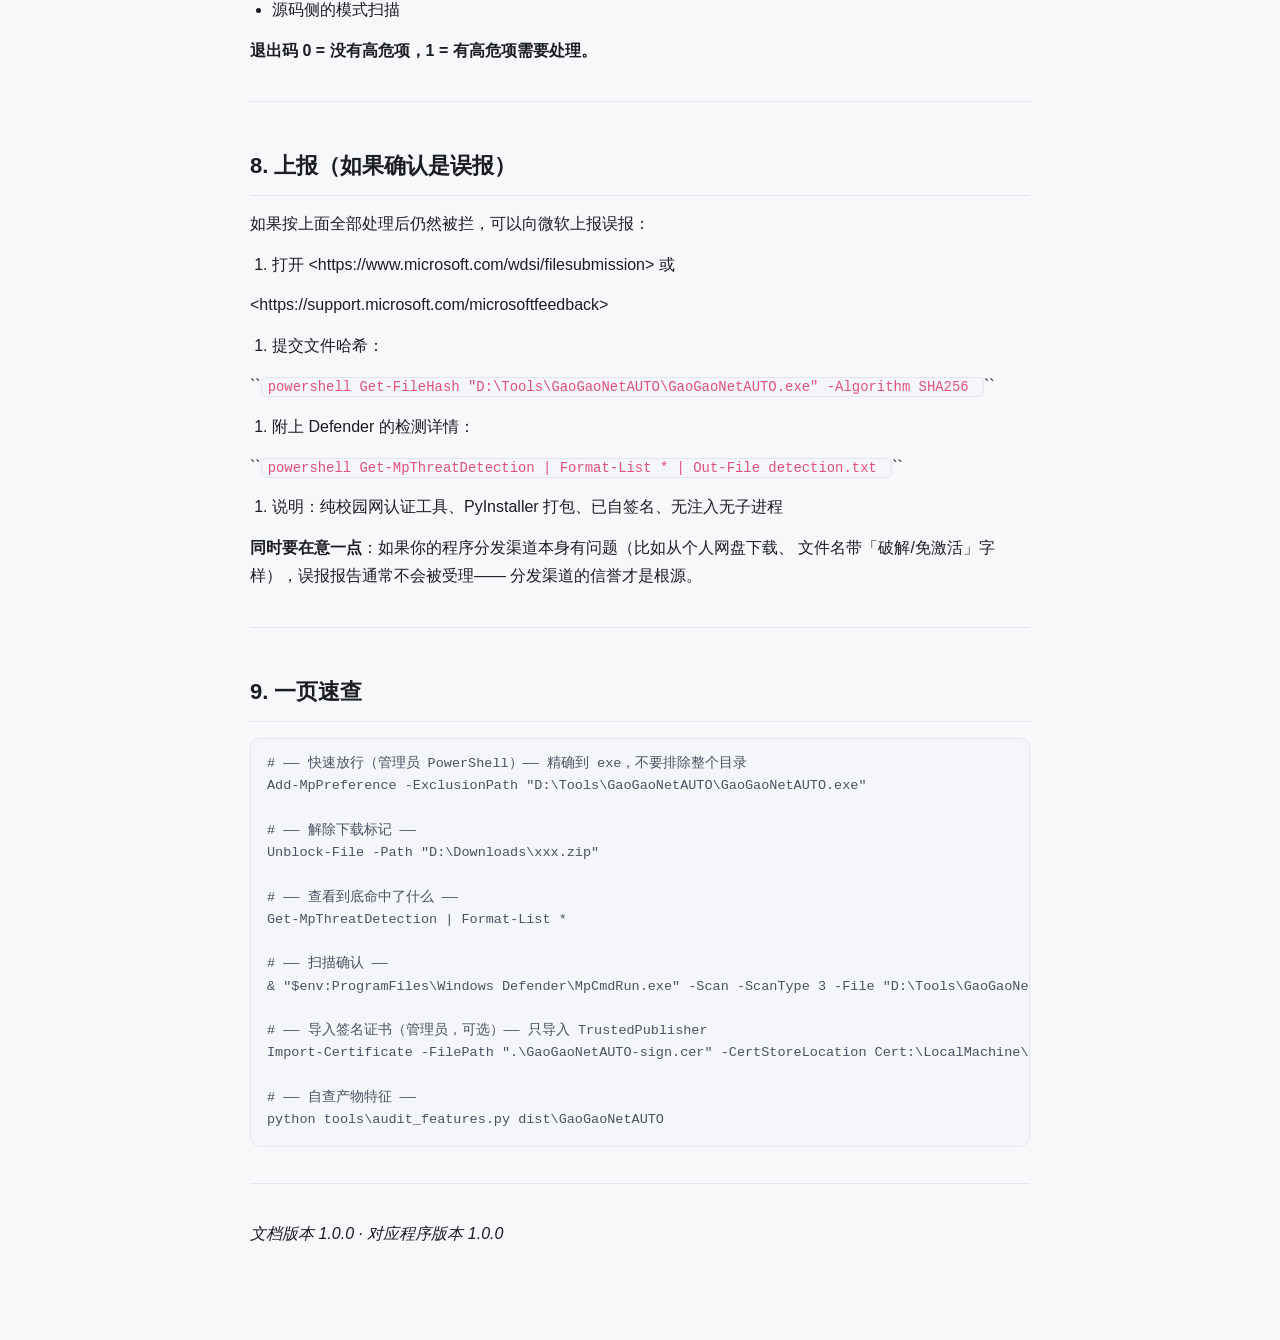
==== commit e51e0e4c: "feat: 修复外部代码评审 12 条问题 —— 凭据加密 / 传输收紧 / 测试与 CI 按评审报告的 6 步顺序完成修复：  安全（P1-6 / P1-7） - 新增 vault.py：Windo" ====
--- a/docs/Defender-误报排查.html
+++ b/docs/Defender-误报排查.html
@@ -181,22 +181,22 @@
 <h3>2.1 原因</h3>
 <p>Defender 的 <strong>Download Protection（下载保护）</strong> 会扫描压缩包内的可执行文件。zip 里的 <code>.exe</code> 被标记时，整个 zip 都会被删。</p>
 <h3>2.2 处置</h3>
-<p><strong>方案 1（推荐）：白名单 —— 把文件加进排除项</strong></p>
-<p>以管理员身份打开 PowerShell：</p>
-<pre><code># 排除整个下载目录（把路径换成你实际放文件的地方）
-Add-MpPreference -ExclusionPath &quot;D:\Downloads&quot;
-
-# 或者只排除这一个文件
-Add-MpPreference -ExclusionPath &quot;D:\Downloads\GaoGaoNetAUTO-文档包-v1.0.0.zip&quot;
+<p><strong>方案 1（推荐）：点「更多信息」→「仍要运行」</strong></p>
+<p>这是<strong>最安全</strong>也最省事的做法：只放行这一个文件，不改变系统的整体防护。 SmartScreen/Defender 记住这个哈希后，同一个文件再运行就不会再拦。</p>
+<p><strong>方案 2：只排除这一个文件（不排除整个目录）</strong></p>
+<p>如果每次运行都被拦，可以用 Defender 的<strong>文件级排除</strong>。注意用 <code>Add-MpPreference -ExclusionPath</code> 排除的是<strong>路径</strong>，粒度最粗是目录； 想更精确就排除具体文件：</p>
+<pre><code># 管理员 PowerShell —— 只排除这一个 zip / exe，不要排除整个下载目录
+Add-MpPreference -ExclusionPath &quot;D:\Downloads\GaoGaoNetAUTO-v1.0.0-免安装.zip&quot;
 
 # 确认已生效
 Get-MpPreference | Select-Object -ExpandProperty ExclusionPath</code></pre>
-<p><strong>方案 2：临时关闭实时保护</strong></p>
+<blockquote><p>⚠️ <strong>不要排除整个磁盘或整个下载目录</strong> —— 那等于给这一整块地方开了免检区，</p><p>任何落进去的可执行文件都不再被检查。<strong>排除范围越窄越好</strong>，</p><p>理想情况是排除这一个具体文件。</p><p>❌ <code>Add-MpPreference -ExclusionPath &quot;D:\Downloads&quot;</code>   ← 范围过大，不推荐</p><p>✅ <code>Add-MpPreference -ExclusionPath &quot;D:\Downloads\GaoGaoNetAUTO-v1.0.0-免安装.zip&quot;</code>  ← 精确到文件</p></blockquote>
+<p><strong>方案 3：临时关闭实时保护（仅限你完全确认来源时）</strong></p>
 <pre><code>Set-MpPreference -DisableRealtimeMonitoring $true
 # 下载完成后务必改回来
 Set-MpPreference -DisableRealtimeMonitoring $false</code></pre>
 <blockquote><p>⚠️ 关闭期间不要用其他不认识的程序。这是临时手段，不是解决方案。</p></blockquote>
-<p><strong>方案 3：让下载方加签名</strong> 用 Azure Trusted Signing 签的包，Defender 不会在下载阶段拦。长期方案见 §6。</p>
+<p><strong>方案 4（长期正解）：让下载方加签名</strong> 用 Azure Trusted Signing 签的包，Defender 不会在下载阶段拦。长期方案见 §6。</p>
 <h3>2.3 顺手检查：MOTW（Mark of the Web）</h3>
 <p>从浏览器/微信下载的文件带 <code>Zone.Identifier</code> 标记，Windows 会额外弹「安全警告」。解除：</p>
 <pre><code>Unblock-File -Path &quot;D:\Downloads\GaoGaoNetAUTO-文档包-v1.0.0.zip&quot;
@@ -208,8 +208,9 @@
 <p><strong>处置（按推荐顺序）：</strong></p>
 <p><strong>① 点「更多信息」→「仍要运行」</strong>（最简单，当场可用）</p>
 <p><strong>② 本机永久放行：</strong></p>
-<pre><code># 管理员 PowerShell
-Add-MpPreference -ExclusionPath &quot;D:\Tools\GaoGaoNetAUTO&quot;</code></pre>
+<pre><code># 管理员 PowerShell —— 精确到 exe 文件
+Add-MpPreference -ExclusionPath &quot;D:\Tools\GaoGaoNetAUTO\GaoGaoNetAUTO.exe&quot;</code></pre>
+<blockquote><p>❌ 不要写 <code>-ExclusionPath &quot;D:\Tools\GaoGaoNetAUTO&quot;</code>（整目录）——那等于给整个目录开免检，范围过大。</p></blockquote>
 <p><strong>③ 解除 MOTW 后再运行</strong>（如果是复制/解压出来的文件）</p>
 <pre><code>Get-ChildItem &quot;D:\Tools\GaoGaoNetAUTO&quot; -Recurse | Unblock-File</code></pre>
 <h3>3.2 情况 C —— 运行中被终止</h3>
@@ -252,19 +253,23 @@
 <p>脚本会：</p>
 <ol><li>创建带 <strong>Code Signing EKU</strong> 的自签名证书（缺 EKU Windows 不认）</li><li>导出 <code>GaoGaoNetAUTO-sign.pfx</code> 与 <code>GaoGaoNetAUTO-sign.cer</code></li><li>用 <strong>SHA256 + 可信时间戳</strong> 签名</li><li>校验签名状态</li></ol>
 <blockquote><p>时间戳很重要：没有它，证书 3 年到期后签名直接失效，装到别人机器上照样报「签名无效」。</p></blockquote>
-<h3>4.2 目标机导入证书（管理员 PowerShell）</h3>
-<pre><code>Import-Certificate -FilePath &quot;.\GaoGaoNetAUTO-sign.cer&quot; -CertStoreLocation Cert:\LocalMachine\Root
-Import-Certificate -FilePath &quot;.\GaoGaoNetAUTO-sign.cer&quot; -CertStoreLocation Cert:\LocalMachine\TrustedPublisher</code></pre>
-<p>导入后：</p>
-<pre><code>Get-AuthenticodeSignature &quot;.\GaoGaoNetAUTO.exe&quot; | Format-List Status,SignerCertificate
-# Status 应为 Valid</code></pre>
+<h3>4.2 目标机是否需要导入证书？</h3>
+<p><strong>默认不需要导入。</strong></p>
+<p>自签名证书导入到<strong>受信任的根证书存储</strong>（<code>Cert:\LocalMachine\Root</code>）意味着 「这台机器从此信任这个签发者签的一切东西」—— 这是一个<strong>权限很大的动作</strong>， 而且会让签名者私钥的安全性直接等同于整台机器的安全性。 对于一个内部工具，<strong>收益（少一次「未知发布者」提示）远小于风险</strong>。</p>
+<p>推荐做法：</p>
+<ol><li><strong>直接点「更多信息」→「仍要运行」</strong>。自签名的意义只是让签名状态显示为</li></ol>
+<p><code>Valid</code>（而不是 <code>NotSigned</code>），本身不能替代受信任证书。</p>
+<ol><li>如果目标机确实需要免除提示，<strong>优先导入到「受信任的发布者」</strong></li></ol>
+<p>（<code>TrustedPublisher</code>）—— 它只影响发布者身份判定， <strong>不会让该签发者变成可以签发任何证书的根</strong>：</p>
+<p>``<code>powershell # 管理员 PowerShell Import-Certificate -FilePath &quot;.\GaoGaoNetAUTO-sign.cer&quot; </code> -CertStoreLocation Cert:\LocalMachine\TrustedPublisher ```</p>
+<p>&gt; ❌ <strong>不建议</strong>导入到 <code>Cert:\LocalMachine\Root</code>（受信任的根）。 &gt; 只有在你能完全控制该签发者私钥、且有明确的内部信任链时才这么做。</p>
+<p>导入后检查：</p>
+<p>``<code>powershell Get-AuthenticodeSignature &quot;.\GaoGaoNetAUTO.exe&quot; | Format-List Status,SignerCertificate # Status 应为 Valid </code>``</p>
 <h3>4.3 仍然提示「未知发布者」？</h3>
 <p>说明证书没进对位置。排查：</p>
-<pre><code># 证书是否在「受信任的根」里
-Get-ChildItem Cert:\LocalMachine\Root | Where-Object { $_.Subject -like &quot;*Gaogao*&quot; }
-# 证书是否在「受信任的发布者」里
+<pre><code># 证书是否在「受信任的发布者」里
 Get-ChildItem Cert:\LocalMachine\TrustedPublisher | Where-Object { $_.Subject -like &quot;*Gaogao*&quot; }</code></pre>
-<blockquote><p><strong>重要提醒：自签名 ≠ SmartScreen 放行。</strong></p><p>导入根证书只解决「谁发布的」，SmartScreen 的<strong>信誉</strong>是基于文件哈希和全球下载量的，新文件必然没有信誉。</p><p>想彻底消除蓝框，见 §6。</p></blockquote>
+<blockquote><p><strong>重要提醒：自签名 ≠ SmartScreen 放行。</strong></p><p>导入证书只解决「谁发布的」，SmartScreen 的<strong>信誉</strong>是基于文件哈希和全球下载量的，新文件必然没有信誉。</p><p>想彻底消除蓝框，见 §6。</p></blockquote>
 <hr>
 <h2 id="5-公司-学校环境的特殊约束">5. 公司/学校环境的特殊约束</h2>
 <p>如果目标机有<strong>域策略</strong>（Group Policy）强制管理 Defender，本地排除项可能不生效：</p>
@@ -328,7 +333,8 @@
 </tr>
 </tbody></table>
 <p><strong>批量部署时的最佳实践：</strong></p>
-<ol><li>用受信任证书签名</li><li>把证书链的 <code>.cer</code> 随安装包分发</li><li>用 <code>msiexec</code> / 组策略 / Intune 做静默安装，把排除项作为安装动作的一部分写入</li><li>走 IT 的软件分发渠道，而不是让用户自己下载</li></ol>
+<ol><li>用受信任证书签名</li><li>把证书链的 <code>.cer</code> 随安装包分发</li><li>用 <code>msiexec</code> / 组策略 / Intune 做静默安装</li><li>走 IT 的软件分发渠道，而不是让用户自己下载</li></ol>
+<blockquote><p>排除项（<code>Add-MpPreference -ExclusionPath</code>）只应在<strong>明确知道目录内容</strong>、</p><p>且由 IT 统一管理时使用。给终端用户下发「排除整个安装目录」虽然方便，</p><p>但等于在该目录里关掉了杀软检查 —— 内部工具可控，</p><p>对外分发则不建议。</p></blockquote>
 <hr>
 <h2 id="7-自查工具">7. 自查工具</h2>
 <p>本项目自带产物特征审计，打包后可自查：</p>
@@ -349,8 +355,8 @@
 <p><strong>同时要在意一点</strong>：如果你的程序分发渠道本身有问题（比如从个人网盘下载、 文件名带「破解/免激活」字样），误报报告通常不会被受理—— 分发渠道的信誉才是根源。</p>
 <hr>
 <h2 id="9-一页速查">9. 一页速查</h2>
-<pre><code># —— 快速放行（管理员 PowerShell）——
-Add-MpPreference -ExclusionPath &quot;D:\Tools\GaoGaoNetAUTO&quot;
+<pre><code># —— 快速放行（管理员 PowerShell）—— 精确到 exe，不要排除整个目录
+Add-MpPreference -ExclusionPath &quot;D:\Tools\GaoGaoNetAUTO\GaoGaoNetAUTO.exe&quot;
 
 # —— 解除下载标记 ——
 Unblock-File -Path &quot;D:\Downloads\xxx.zip&quot;
@@ -361,8 +367,7 @@
 # —— 扫描确认 ——
 &amp; &quot;$env:ProgramFiles\Windows Defender\MpCmdRun.exe&quot; -Scan -ScanType 3 -File &quot;D:\Tools\GaoGaoNetAUTO&quot;
 
-# —— 导入签名证书（管理员）——
-Import-Certificate -FilePath &quot;.\GaoGaoNetAUTO-sign.cer&quot; -CertStoreLocation Cert:\LocalMachine\Root
+# —— 导入签名证书（管理员，可选）—— 只导入 TrustedPublisher
 Import-Certificate -FilePath &quot;.\GaoGaoNetAUTO-sign.cer&quot; -CertStoreLocation Cert:\LocalMachine\TrustedPublisher
 
 # —— 自查产物特征 ——
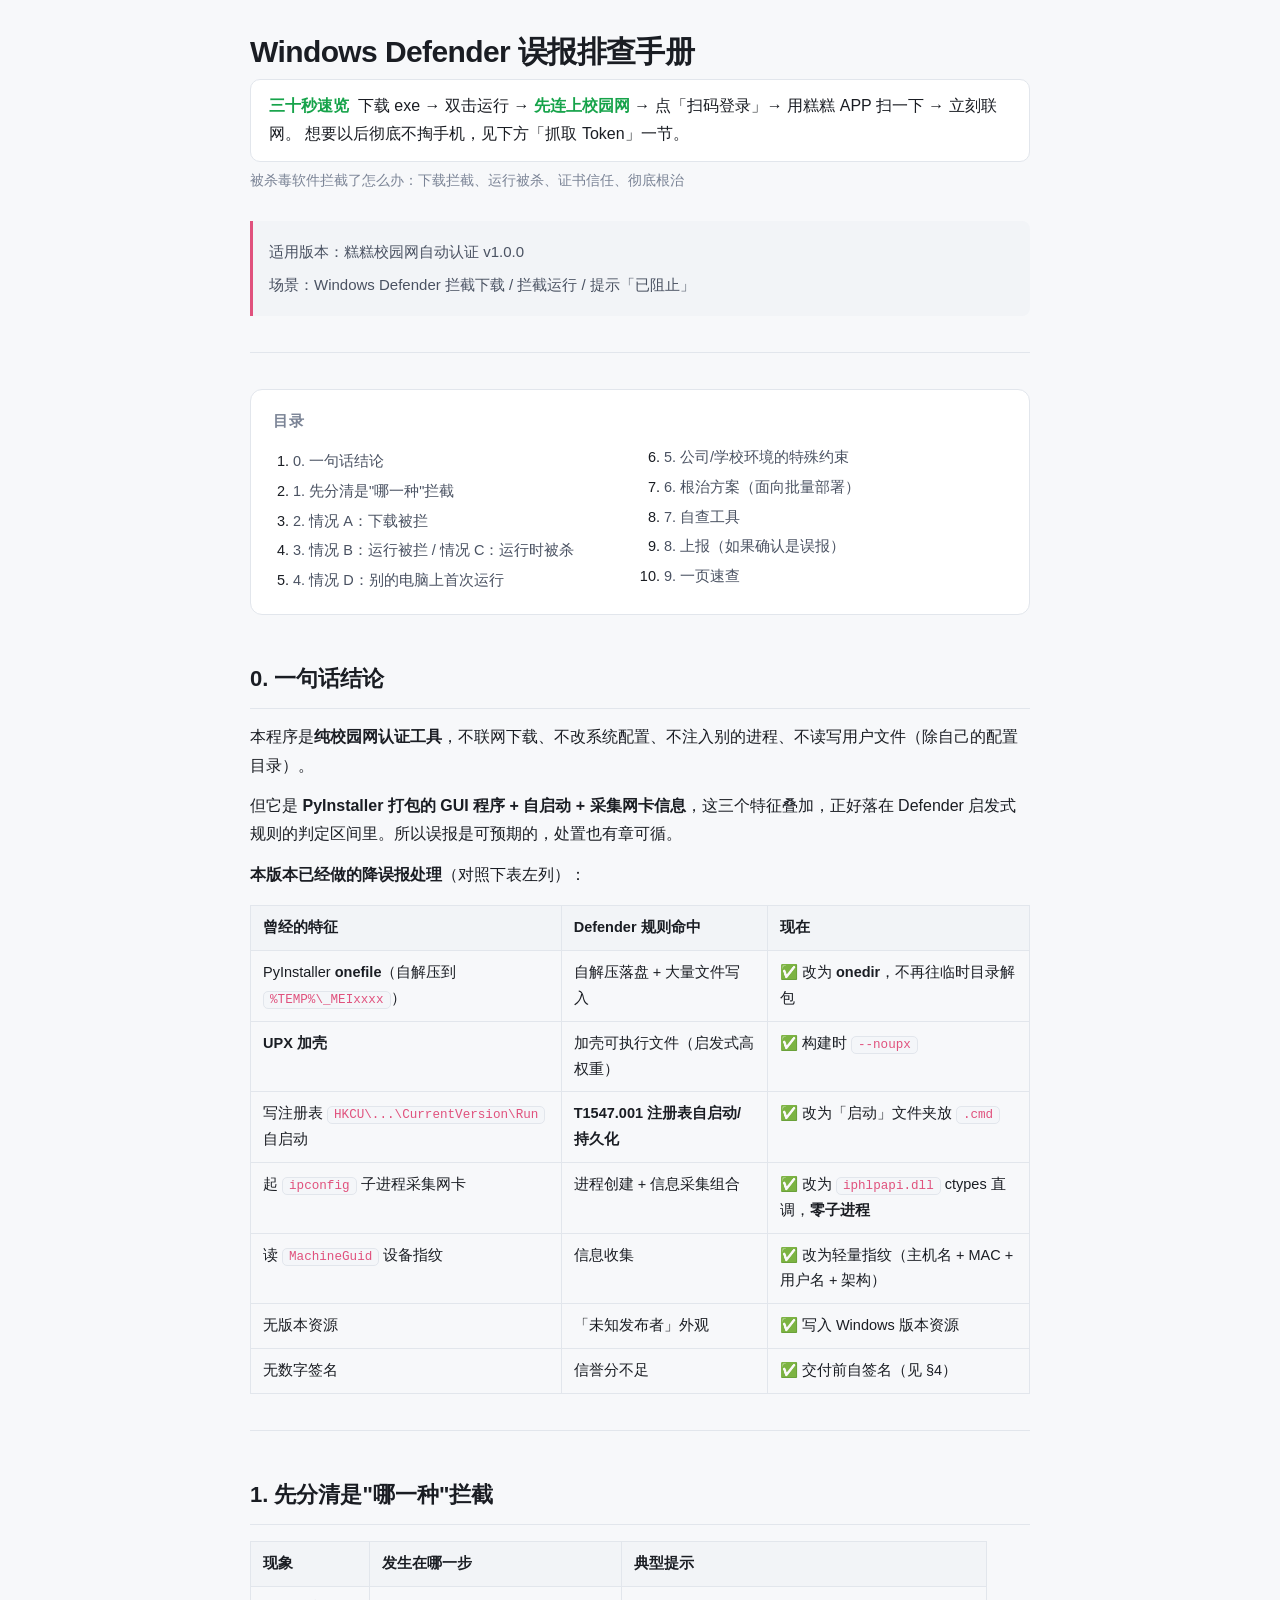
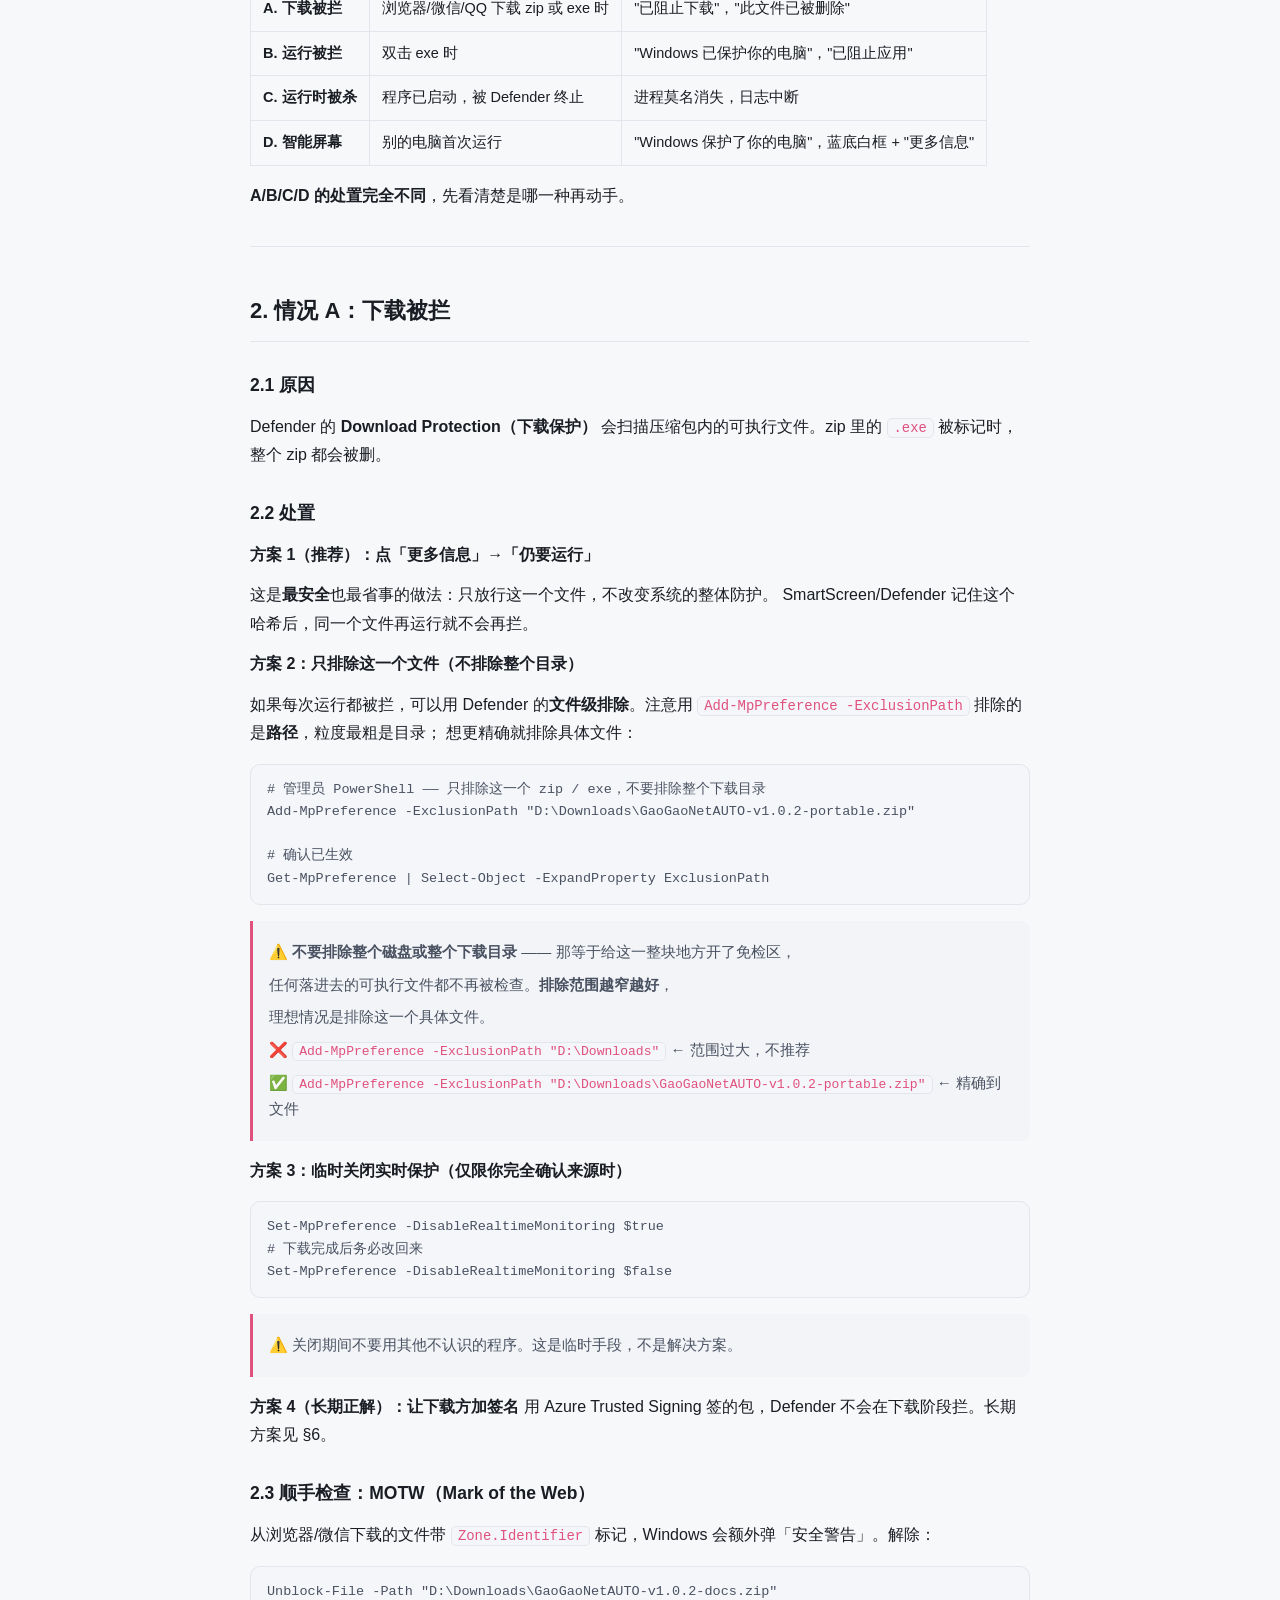
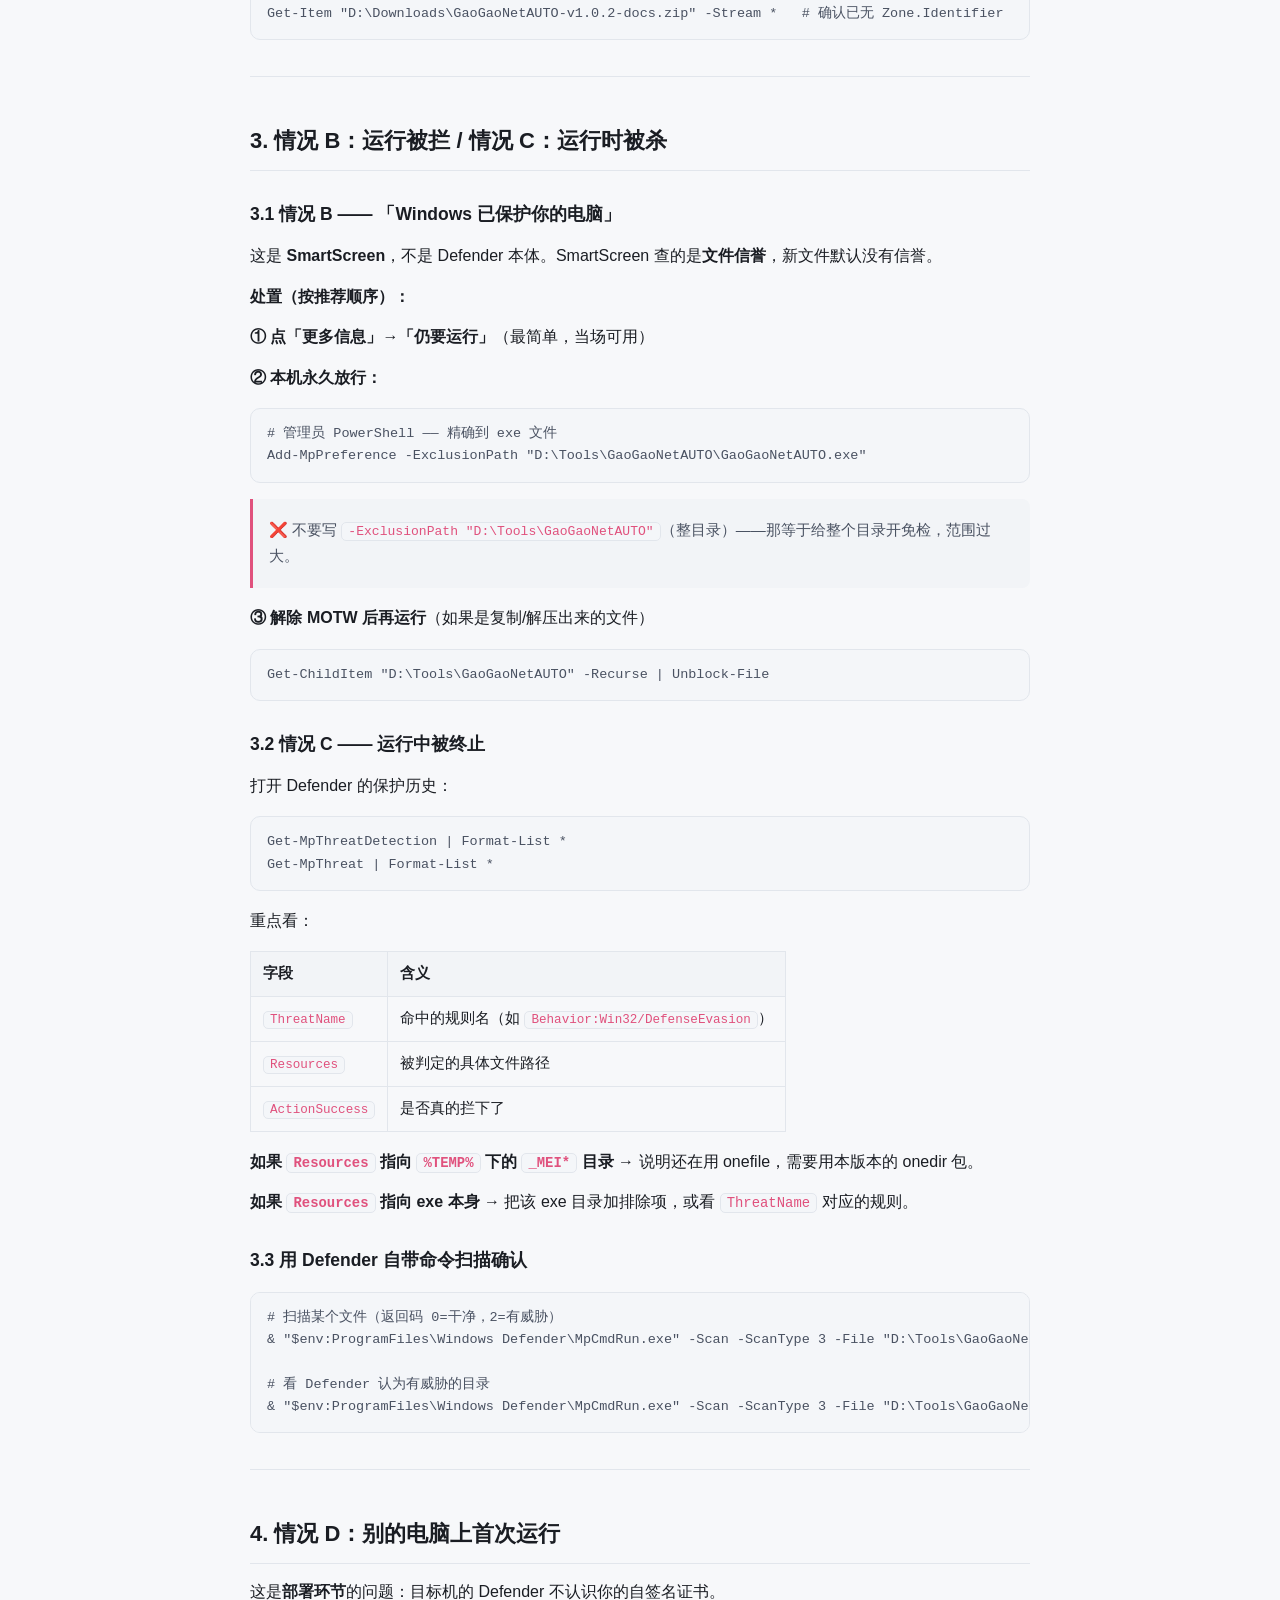
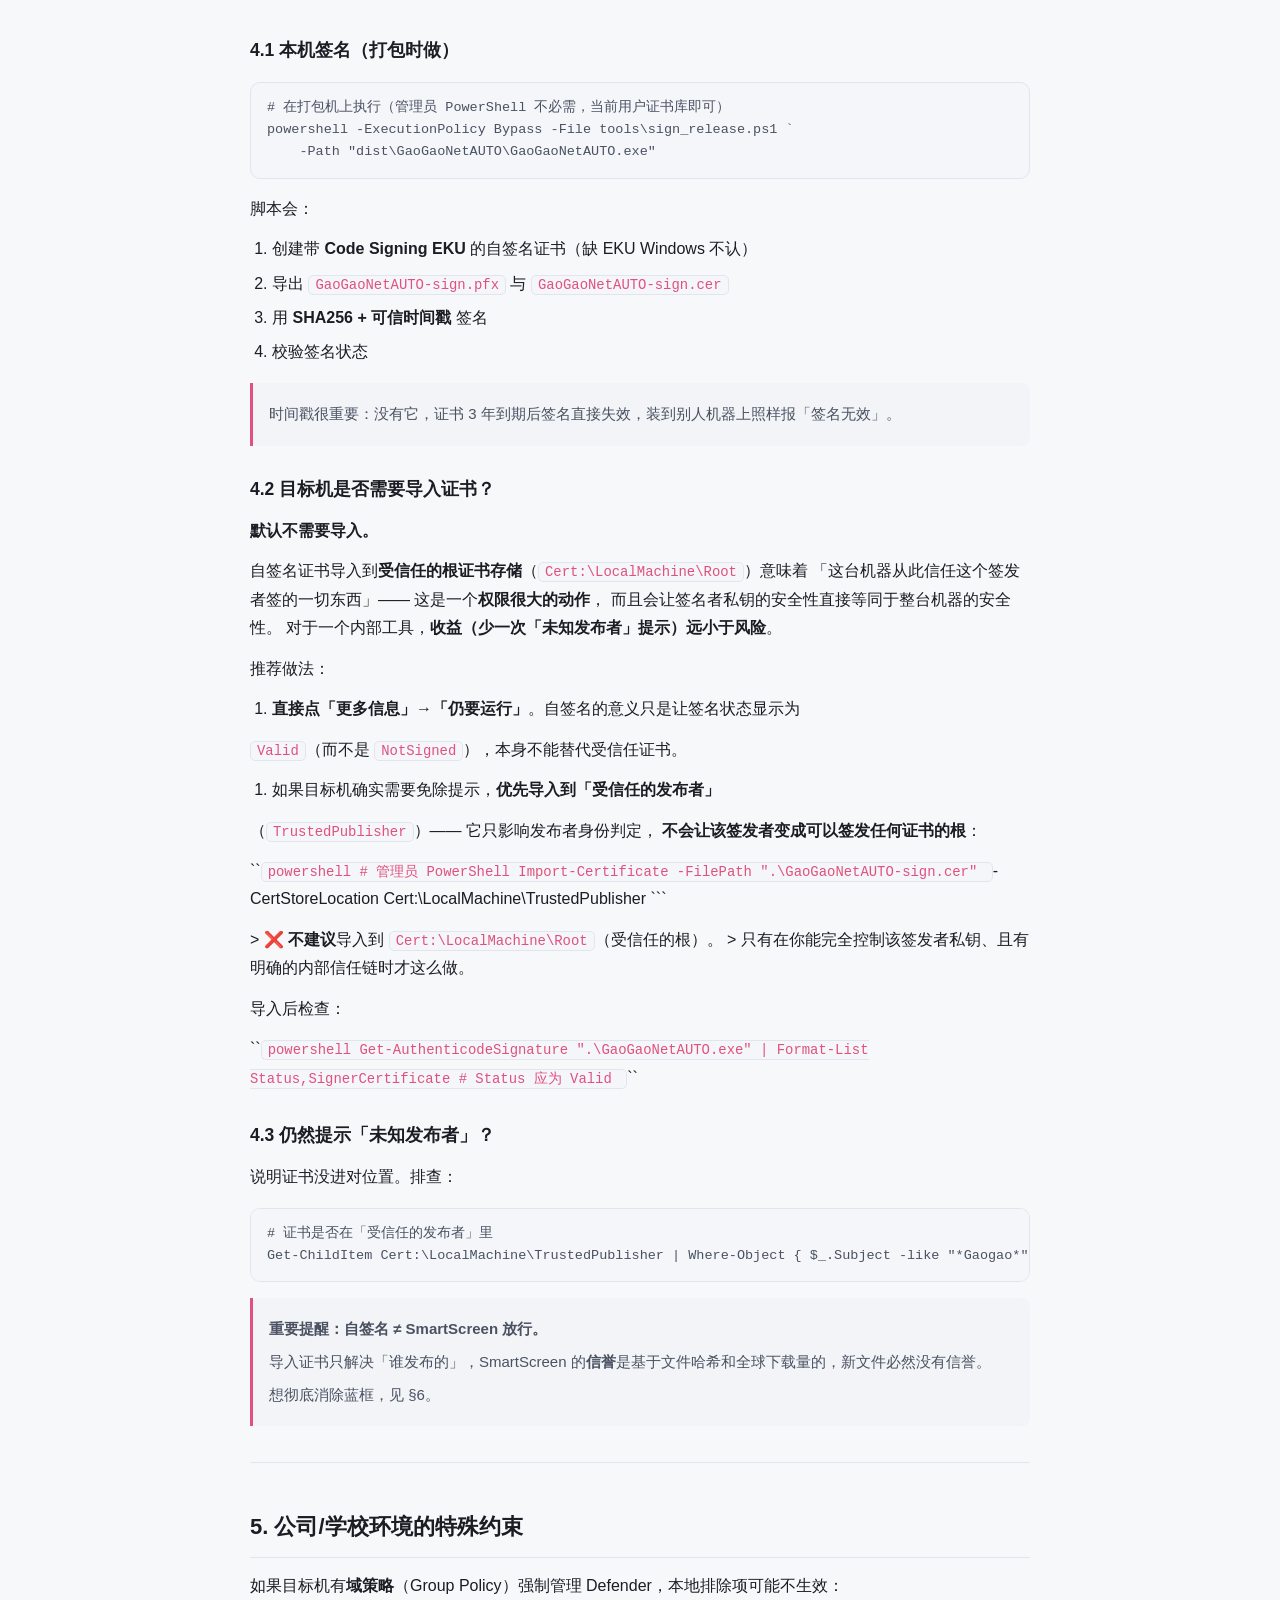
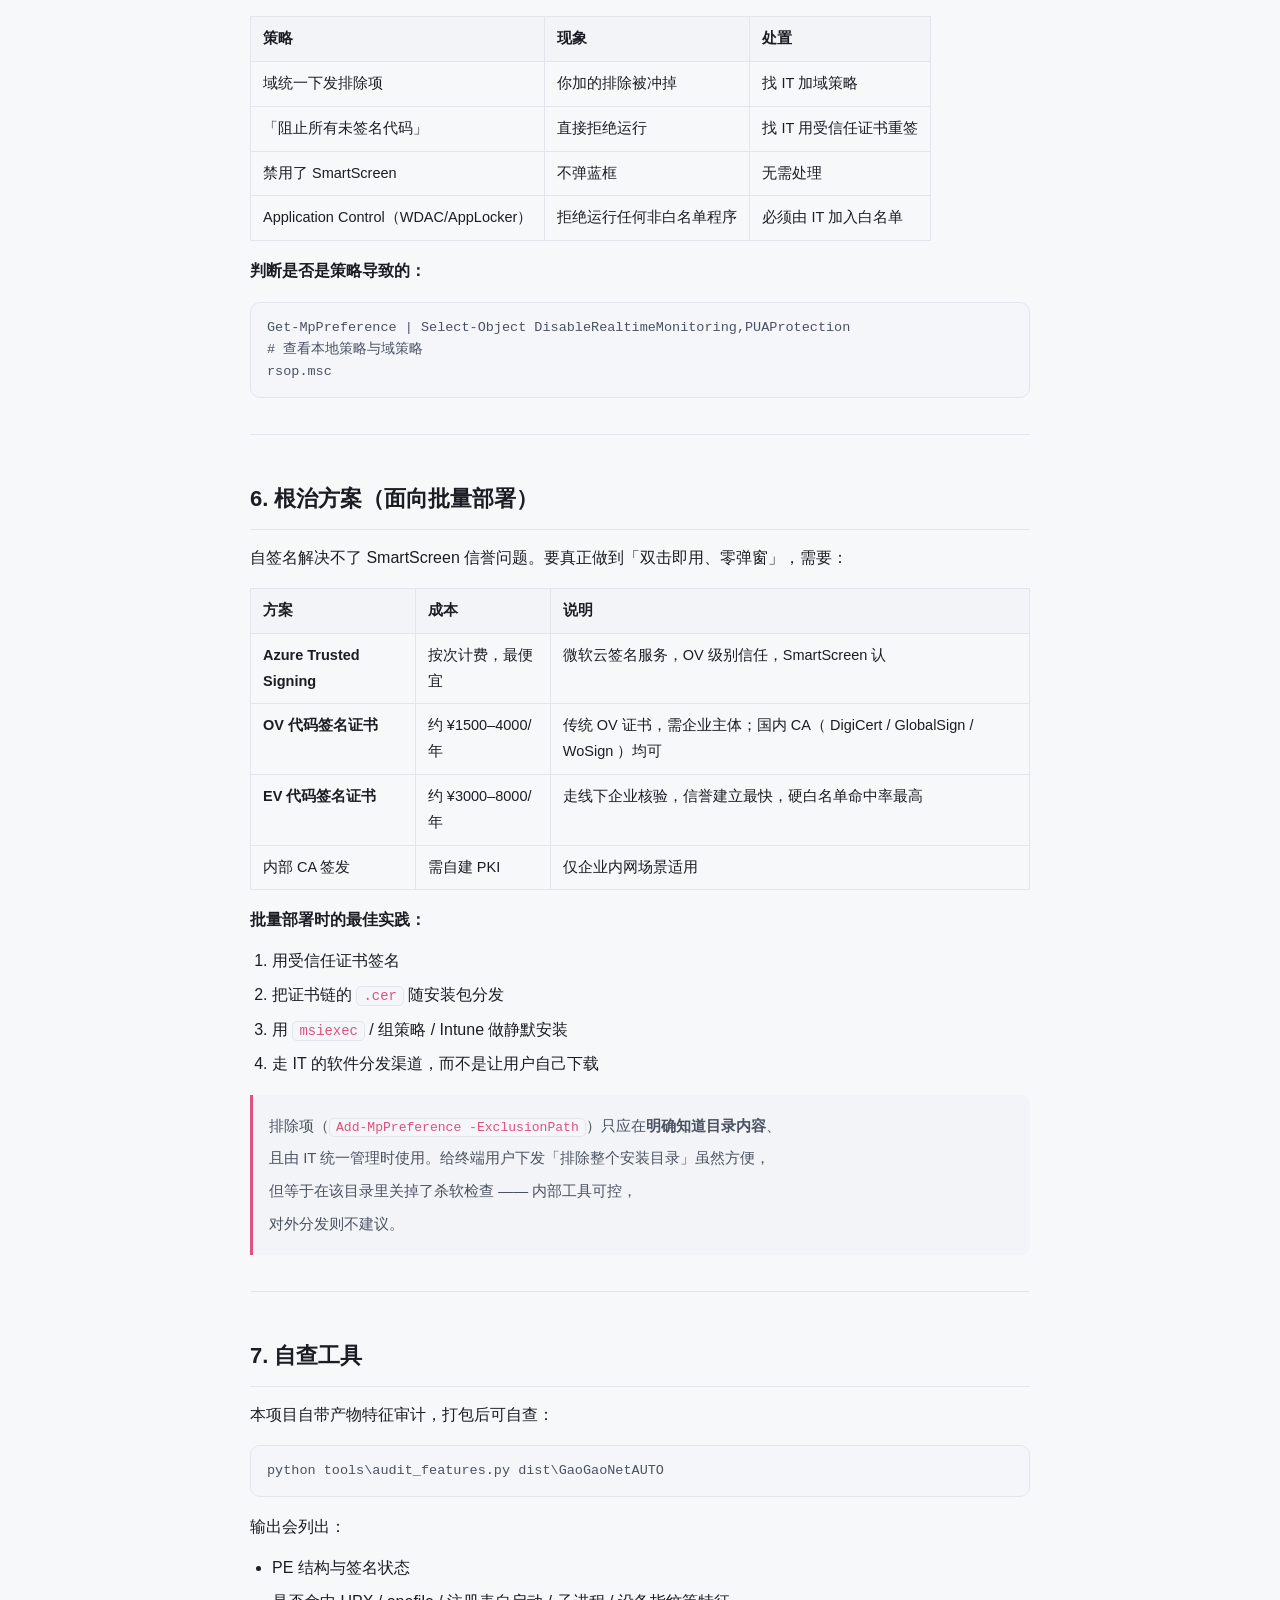
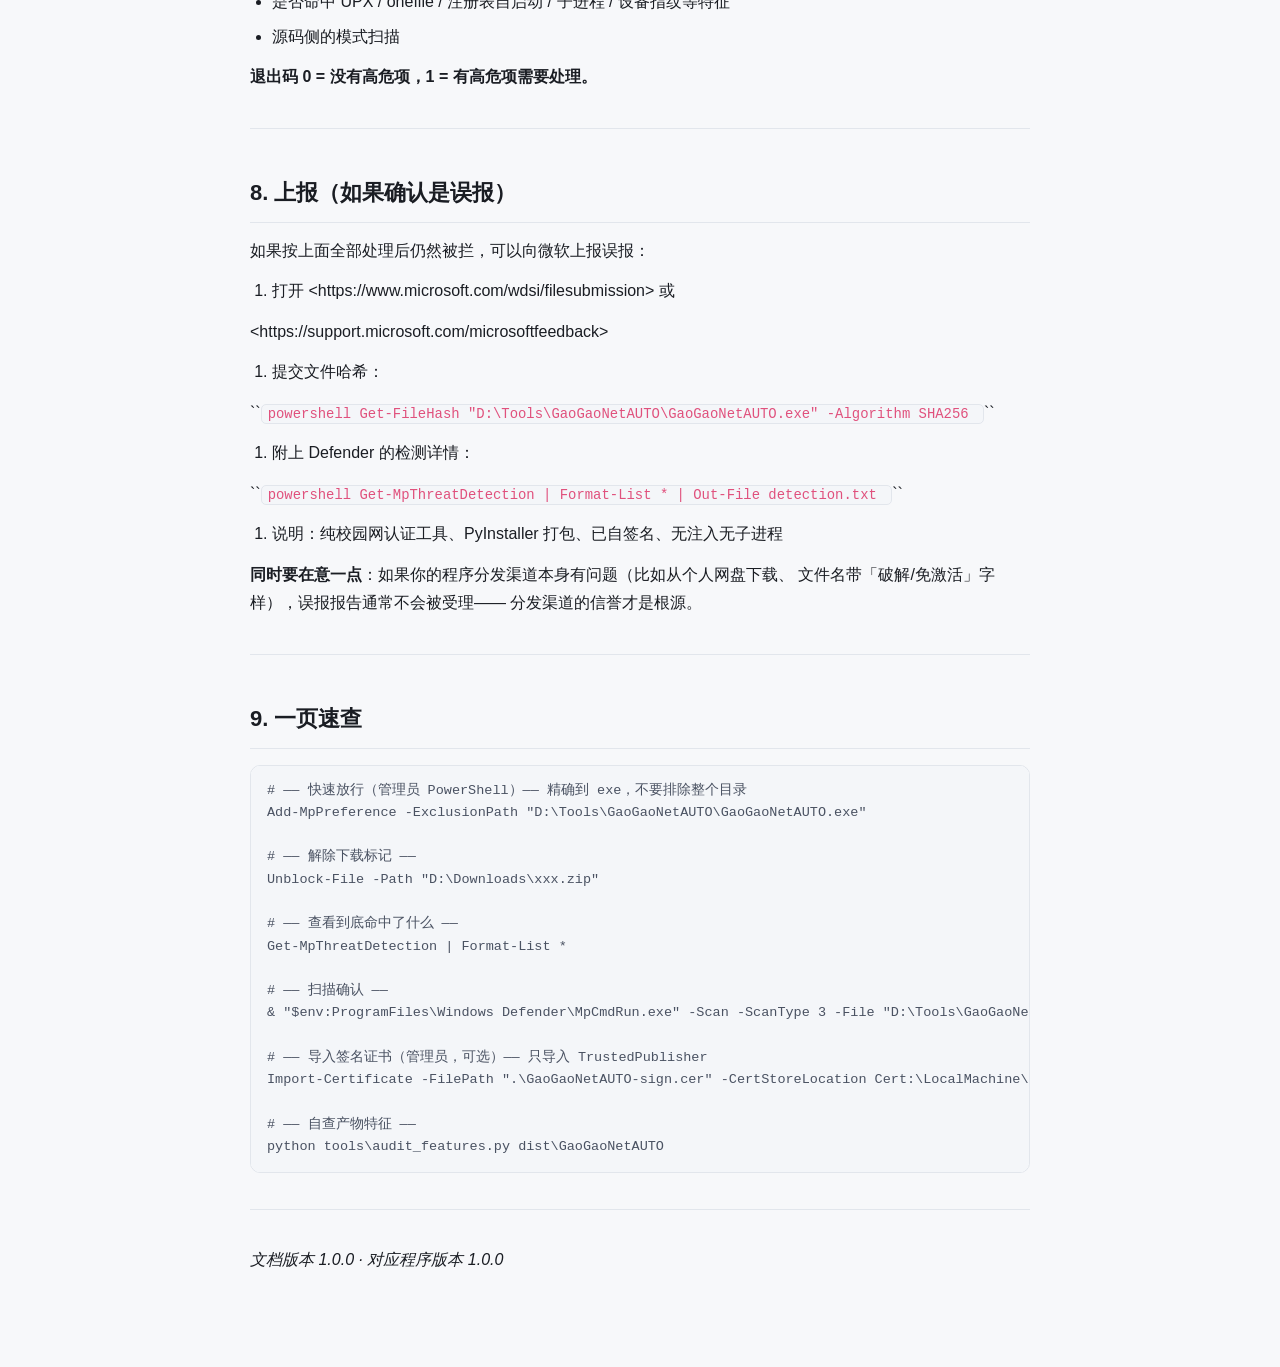
==== commit ae3e0c29: "fix(v1.0.2): 扫码轮询节流 / 交付包英文名 / CI 编码崩溃 / 打包顺序 扫码 - poll() 每 2 秒发一次真实认证请求 auth?str=，外加一轮 3 个地址的连通性   " ====
--- a/docs/Defender-误报排查.html
+++ b/docs/Defender-误报排查.html
@@ -186,11 +186,11 @@
 <p><strong>方案 2：只排除这一个文件（不排除整个目录）</strong></p>
 <p>如果每次运行都被拦，可以用 Defender 的<strong>文件级排除</strong>。注意用 <code>Add-MpPreference -ExclusionPath</code> 排除的是<strong>路径</strong>，粒度最粗是目录； 想更精确就排除具体文件：</p>
 <pre><code># 管理员 PowerShell —— 只排除这一个 zip / exe，不要排除整个下载目录
-Add-MpPreference -ExclusionPath &quot;D:\Downloads\GaoGaoNetAUTO-v1.0.0-免安装.zip&quot;
+Add-MpPreference -ExclusionPath &quot;D:\Downloads\GaoGaoNetAUTO-v1.0.2-portable.zip&quot;
 
 # 确认已生效
 Get-MpPreference | Select-Object -ExpandProperty ExclusionPath</code></pre>
-<blockquote><p>⚠️ <strong>不要排除整个磁盘或整个下载目录</strong> —— 那等于给这一整块地方开了免检区，</p><p>任何落进去的可执行文件都不再被检查。<strong>排除范围越窄越好</strong>，</p><p>理想情况是排除这一个具体文件。</p><p>❌ <code>Add-MpPreference -ExclusionPath &quot;D:\Downloads&quot;</code>   ← 范围过大，不推荐</p><p>✅ <code>Add-MpPreference -ExclusionPath &quot;D:\Downloads\GaoGaoNetAUTO-v1.0.0-免安装.zip&quot;</code>  ← 精确到文件</p></blockquote>
+<blockquote><p>⚠️ <strong>不要排除整个磁盘或整个下载目录</strong> —— 那等于给这一整块地方开了免检区，</p><p>任何落进去的可执行文件都不再被检查。<strong>排除范围越窄越好</strong>，</p><p>理想情况是排除这一个具体文件。</p><p>❌ <code>Add-MpPreference -ExclusionPath &quot;D:\Downloads&quot;</code>   ← 范围过大，不推荐</p><p>✅ <code>Add-MpPreference -ExclusionPath &quot;D:\Downloads\GaoGaoNetAUTO-v1.0.2-portable.zip&quot;</code>  ← 精确到文件</p></blockquote>
 <p><strong>方案 3：临时关闭实时保护（仅限你完全确认来源时）</strong></p>
 <pre><code>Set-MpPreference -DisableRealtimeMonitoring $true
 # 下载完成后务必改回来
@@ -199,8 +199,8 @@
 <p><strong>方案 4（长期正解）：让下载方加签名</strong> 用 Azure Trusted Signing 签的包，Defender 不会在下载阶段拦。长期方案见 §6。</p>
 <h3>2.3 顺手检查：MOTW（Mark of the Web）</h3>
 <p>从浏览器/微信下载的文件带 <code>Zone.Identifier</code> 标记，Windows 会额外弹「安全警告」。解除：</p>
-<pre><code>Unblock-File -Path &quot;D:\Downloads\GaoGaoNetAUTO-文档包-v1.0.0.zip&quot;
-Get-Item &quot;D:\Downloads\GaoGaoNetAUTO-文档包-v1.0.0.zip&quot; -Stream *   # 确认已无 Zone.Identifier</code></pre>
+<pre><code>Unblock-File -Path &quot;D:\Downloads\GaoGaoNetAUTO-v1.0.2-docs.zip&quot;
+Get-Item &quot;D:\Downloads\GaoGaoNetAUTO-v1.0.2-docs.zip&quot; -Stream *   # 确认已无 Zone.Identifier</code></pre>
 <hr>
 <h2 id="3-情况-b-运行被拦-情况-c-运行时被杀">3. 情况 B：运行被拦 / 情况 C：运行时被杀</h2>
 <h3>3.1 情况 B —— 「Windows 已保护你的电脑」</h3>
